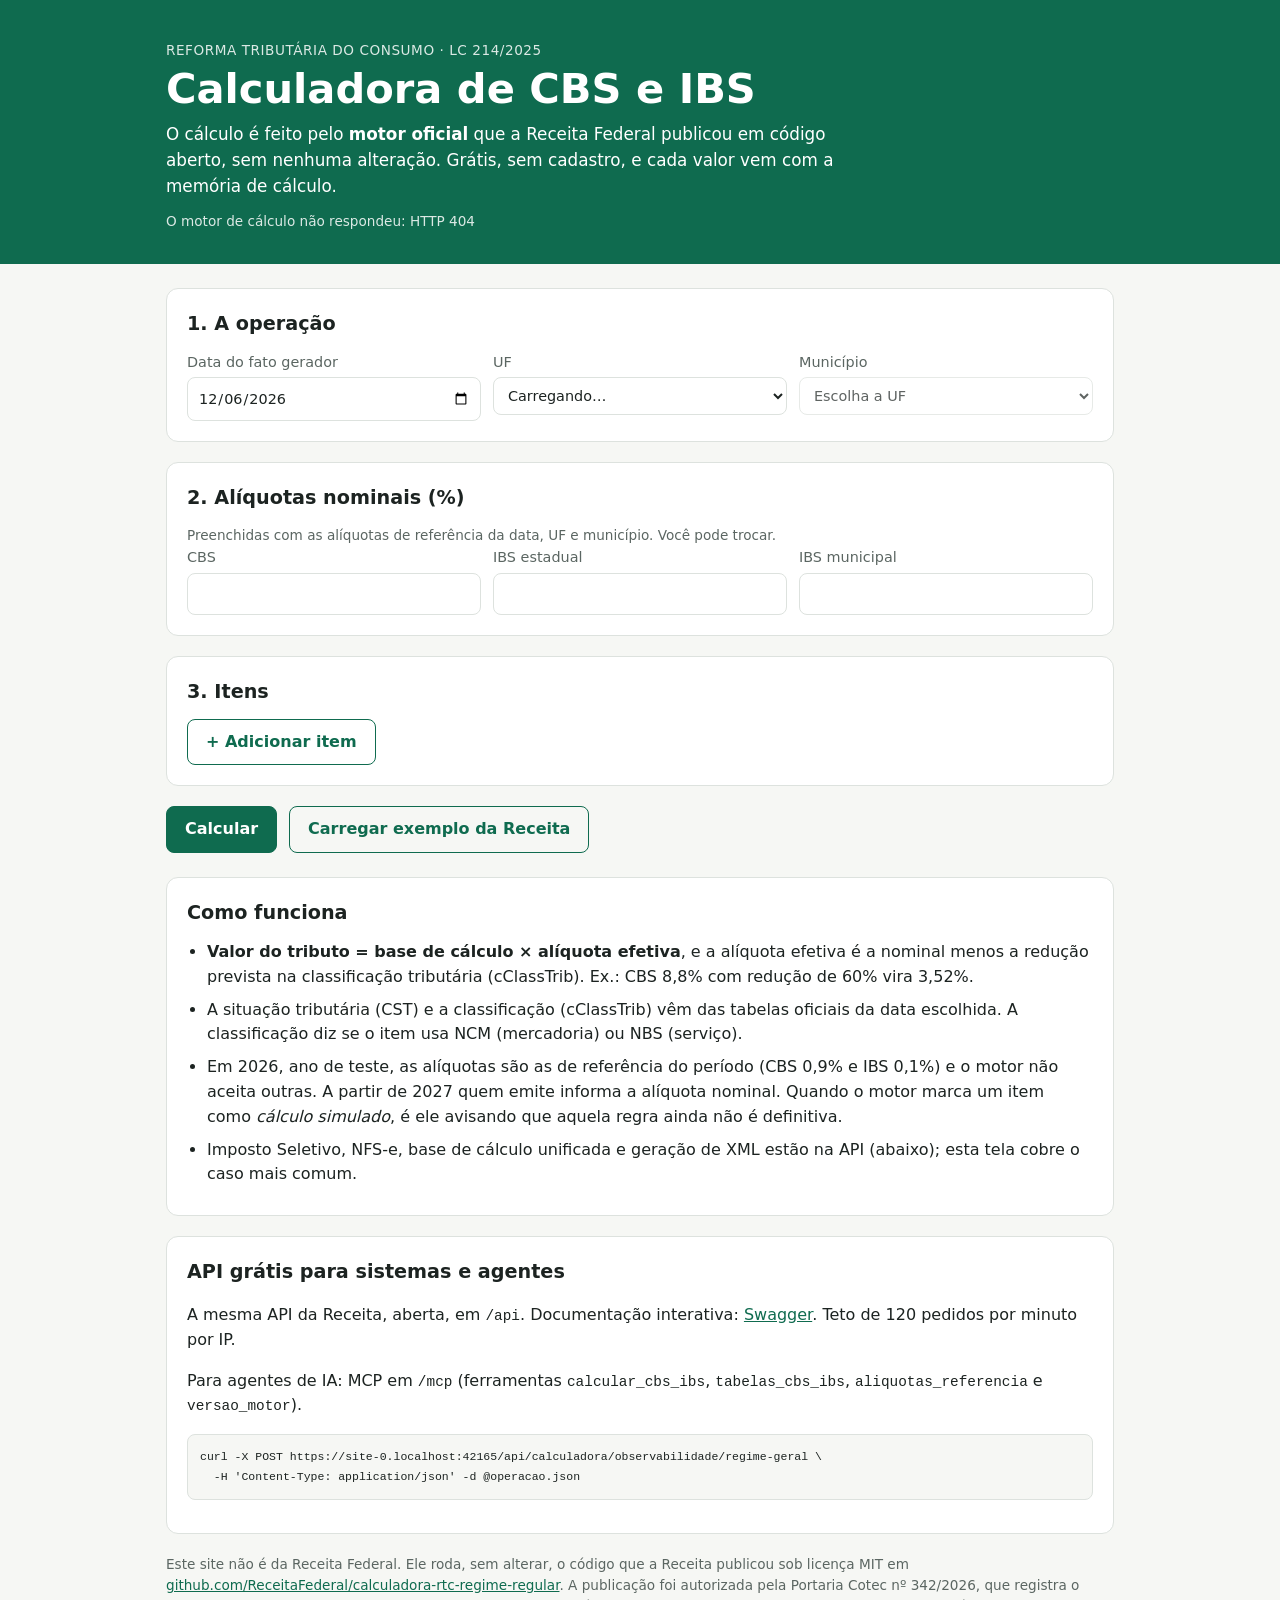
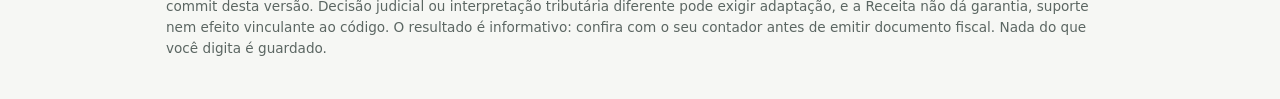
==== web/index.html @ 13e7d344 "feat: primeiro commit Co-Authored-By: James.V1 <noreply@factory.mybagcenter.com> Co-Authored-By: Jam" ====
<!doctype html>
<html lang="pt-BR">
<head>
<meta charset="utf-8">
<meta name="viewport" content="width=device-width, initial-scale=1">
<title>Calculadora CBS e IBS</title>
<meta name="description" content="Calcule CBS, IBS estadual e IBS municipal da Reforma Tributária (LC 214/2025) com o motor oficial que a Receita Federal publicou em código aberto. Grátis, sem cadastro, com memória de cálculo e API.">
<meta name="robots" content="index, follow">
<link rel="stylesheet" href="estilo.css">
<link rel="icon" href="icone.svg" type="image/svg+xml">
</head>
<body>
<header class="topo">
  <div class="caixa">
    <p class="selo">Reforma Tributária do Consumo · LC 214/2025</p>
    <h1>Calculadora de CBS e IBS</h1>
    <p class="sub">O cálculo é feito pelo <strong>motor oficial</strong> que a Receita Federal publicou em código aberto, sem nenhuma alteração. Grátis, sem cadastro, e cada valor vem com a memória de cálculo.</p>
    <p class="versao" id="versao">Carregando a versão do motor…</p>
  </div>
</header>

<main class="caixa">
  <form id="form" novalidate>
    <section class="cartao">
      <h2>1. A operação</h2>
      <div class="grade3">
        <label>Data do fato gerador
          <input type="date" id="data" required>
        </label>
        <label>UF
          <select id="uf" required><option value="">Carregando…</option></select>
        </label>
        <label>Município
          <select id="municipio" required disabled><option value="">Escolha a UF</option></select>
        </label>
      </div>
    </section>

    <section class="cartao">
      <h2>2. Alíquotas nominais (%)</h2>
      <p class="dica" id="dica-aliq">Preenchidas com as alíquotas de referência da data, UF e município. Você pode trocar.</p>
      <div class="grade3">
        <label>CBS
          <input type="number" id="a-cbs" step="0.0001" min="0" max="100" inputmode="decimal" required>
        </label>
        <label>IBS estadual
          <input type="number" id="a-uf" step="0.0001" min="0" max="100" inputmode="decimal" required>
        </label>
        <label>IBS municipal
          <input type="number" id="a-mun" step="0.0001" min="0" max="100" inputmode="decimal" required>
        </label>
      </div>
    </section>

    <section class="cartao">
      <h2>3. Itens</h2>
      <div id="itens"></div>
      <button type="button" class="secundario" id="mais">+ Adicionar item</button>
    </section>

    <div class="acoes">
      <button type="submit" id="calcular">Calcular</button>
      <button type="button" class="secundario" id="exemplo">Carregar exemplo da Receita</button>
    </div>
  </form>

  <section id="resultado" class="cartao" hidden aria-live="polite"></section>

  <section class="cartao">
    <h2>Como funciona</h2>
    <ul class="lista">
      <li><strong>Valor do tributo = base de cálculo × alíquota efetiva</strong>, e a alíquota efetiva é a nominal menos a redução prevista na classificação tributária (cClassTrib). Ex.: CBS 8,8% com redução de 60% vira 3,52%.</li>
      <li>A situação tributária (CST) e a classificação (cClassTrib) vêm das tabelas oficiais da data escolhida. A classificação diz se o item usa NCM (mercadoria) ou NBS (serviço).</li>
      <li>Em 2026, ano de teste, as alíquotas são as de referência do período (CBS 0,9% e IBS 0,1%) e o motor não aceita outras. A partir de 2027 quem emite informa a alíquota nominal. Quando o motor marca um item como <em>cálculo simulado</em>, é ele avisando que aquela regra ainda não é definitiva.</li>
      <li>Imposto Seletivo, NFS-e, base de cálculo unificada e geração de XML estão na API (abaixo); esta tela cobre o caso mais comum.</li>
    </ul>
  </section>

  <section class="cartao">
    <h2>API grátis para sistemas e agentes</h2>
    <p>A mesma API da Receita, aberta, em <code>/api</code>. Documentação interativa: <a href="/api/swagger-ui.html">Swagger</a>. Teto de 120 pedidos por minuto por IP.</p>
    <p>Para agentes de IA: MCP em <code>/mcp</code> (ferramentas <code>calcular_cbs_ibs</code>, <code>tabelas_cbs_ibs</code>, <code>aliquotas_referencia</code> e <code>versao_motor</code>).</p>
<pre><code>curl -X POST https://<span id="host">este-site</span>/api/calculadora/observabilidade/regime-geral \
  -H 'Content-Type: application/json' -d @operacao.json</code></pre>
  </section>

  <p class="aviso">Este site não é da Receita Federal. Ele roda, sem alterar, o código que a Receita publicou sob licença MIT em
  <a href="https://github.com/ReceitaFederal/calculadora-rtc-regime-regular" rel="noopener">github.com/ReceitaFederal/calculadora-rtc-regime-regular</a>.
  A publicação foi autorizada pela Portaria Cotec nº 342/2026, que registra o commit desta versão. Decisão judicial ou interpretação tributária diferente pode exigir adaptação, e a Receita não dá garantia, suporte nem efeito vinculante ao código. O resultado é informativo: confira com o seu contador antes de emitir documento fiscal. Nada do que você digita é guardado.</p>
</main>

<template id="tpl-item">
  <fieldset class="item">
    <legend>Item <span class="n"></span></legend>
    <div class="grade4">
      <label>CST
        <select class="cst" required></select>
      </label>
      <label class="largo">Classificação tributária (cClassTrib)
        <select class="cclass" required></select>
      </label>
      <label>Código
        <span class="linha">
          <select class="tipo" aria-label="Tipo de código"><option value="ncm">NCM</option><option value="nbs">NBS</option></select>
          <input class="codigo" inputmode="numeric" pattern="[0-9.]*" placeholder="10063021" required>
        </span>
      </label>
      <label>Base de cálculo (R$)
        <input class="base" type="number" step="0.01" min="0" inputmode="decimal" required>
      </label>
      <label>Quantidade
        <input class="qtd" type="number" step="any" min="0" value="1">
      </label>
      <label>Unidade
        <input class="un" value="UN" maxlength="6">
      </label>
    </div>
    <p class="info-class"></p>
    <button type="button" class="remover secundario">Remover item</button>
  </fieldset>
</template>

<script src="app.js"></script>
</body>
</html>
---- web/estilo.css ----
:root {
  --fundo: #f6f7f4; --cartao: #ffffff; --texto: #1c2321; --suave: #5b6662; --borda: #dde2de;
  --marca: #0f6b4f; --marca-texto: #ffffff; --marca-claro: #e3f1eb; --erro: #a4262c; --erro-fundo: #fbeceb;
  --aviso: #8a5a00; --aviso-fundo: #fdf3dc; --raio: 12px;
  color-scheme: light;
}
@media (prefers-color-scheme: dark) {
  :root:not([data-theme="light"]) {
    --fundo: #121614; --cartao: #1b211e; --texto: #e7ece9; --suave: #a3aea9; --borda: #2e3733;
    --marca: #4cc08f; --marca-texto: #0b1410; --marca-claro: #1d3329; --erro: #ff8a85; --erro-fundo: #3a1f1f;
    --aviso: #f2c063; --aviso-fundo: #3a2f17; color-scheme: dark;
  }
}
:root[data-theme="dark"] {
  --fundo: #121614; --cartao: #1b211e; --texto: #e7ece9; --suave: #a3aea9; --borda: #2e3733;
  --marca: #4cc08f; --marca-texto: #0b1410; --marca-claro: #1d3329; --erro: #ff8a85; --erro-fundo: #3a1f1f;
  --aviso: #f2c063; --aviso-fundo: #3a2f17; color-scheme: dark;
}
* { box-sizing: border-box; }
body { margin: 0; background: var(--fundo); color: var(--texto);
  font: 16px/1.55 system-ui, -apple-system, "Segoe UI", Roboto, sans-serif; }
.caixa { max-width: 980px; margin: 0 auto; padding: 0 16px; }
.topo { background: var(--marca); color: var(--marca-texto); padding: 40px 0 32px; margin-bottom: 24px; }
.topo h1 { margin: 4px 0 8px; font-size: clamp(1.8rem, 4.5vw, 2.6rem); line-height: 1.15; }
.selo { margin: 0; font-size: .85rem; letter-spacing: .04em; text-transform: uppercase; opacity: .85; }
.sub { max-width: 680px; margin: 0; font-size: 1.05rem; }
.versao { margin: 12px 0 0; font-size: .85rem; opacity: .85; }
.cartao { background: var(--cartao); border: 1px solid var(--borda); border-radius: var(--raio); padding: 20px; margin-bottom: 20px; }
h2 { margin: 0 0 12px; font-size: 1.2rem; }
h3 { margin: 0 0 10px; font-size: 1.05rem; display: flex; flex-wrap: wrap; gap: 8px; align-items: center; }
label { display: flex; flex-direction: column; gap: 4px; font-size: .9rem; color: var(--suave); min-width: 0; }
input, select { font: inherit; color: var(--texto); background: var(--cartao); border: 1px solid var(--borda);
  border-radius: 8px; padding: 9px 10px; width: 100%; min-width: 0; }
input:focus, select:focus, button:focus-visible { outline: 2px solid var(--marca); outline-offset: 1px; }
.grade3 { display: grid; grid-template-columns: repeat(3, 1fr); gap: 12px; }
.grade4 { display: grid; grid-template-columns: 1fr 2fr 1.3fr; gap: 12px; }
.largo { grid-column: span 2; }
.linha { display: flex; gap: 6px; }
.linha select { width: 84px; flex: none; }
.item { border: 1px dashed var(--borda); border-radius: 10px; padding: 14px; margin: 0 0 14px; }
.item legend { padding: 0 6px; font-weight: 600; }
.info-class, .dica { color: var(--suave); font-size: .85rem; margin: 10px 0 0; }
button { font: inherit; cursor: pointer; border-radius: 8px; padding: 10px 18px; border: 1px solid var(--marca);
  background: var(--marca); color: var(--marca-texto); font-weight: 600; }
button.secundario { background: transparent; color: var(--marca); }
button:disabled { opacity: .6; cursor: progress; }
.remover { margin-top: 10px; padding: 6px 12px; font-size: .85rem; }
.acoes { display: flex; flex-wrap: wrap; gap: 12px; margin-bottom: 24px; }
.totais { display: grid; grid-template-columns: repeat(4, 1fr); gap: 12px; margin-bottom: 18px; }
.totais div { background: var(--marca-claro); border-radius: 10px; padding: 12px; display: flex; flex-direction: column; }
.totais span { font-size: .8rem; color: var(--suave); }
.totais strong { font-size: 1.25rem; font-variant-numeric: tabular-nums; }
.totais .destaque { background: var(--marca); color: var(--marca-texto); }
.totais .destaque span { color: inherit; opacity: .85; }
.res-item { border-top: 1px solid var(--borda); padding-top: 14px; margin-top: 14px; }
table { width: 100%; border-collapse: collapse; font-variant-numeric: tabular-nums; }
th, td { text-align: left; padding: 7px 8px; border-bottom: 1px solid var(--borda); font-size: .92rem; }
.num { text-align: right; }
.estado { font-size: .75rem; font-weight: 600; padding: 2px 8px; border-radius: 99px; background: var(--marca-claro); color: var(--marca); }
.e-CALCULO_SIMULADO { background: var(--aviso-fundo); color: var(--aviso); }
.e-INCONSISTENCIA_ENTRADA, .e-FALHA_TECNICA, .e-NAO_IMPLEMENTADO { background: var(--erro-fundo); color: var(--erro); }
.erro { background: var(--erro-fundo); color: var(--erro); padding: 10px 12px; border-radius: 8px; font-size: .9rem; }
details { margin-top: 10px; font-size: .9rem; }
summary { cursor: pointer; color: var(--marca); }
pre { background: var(--fundo); border: 1px solid var(--borda); border-radius: 8px; padding: 12px; overflow-x: auto; font-size: .8rem; }
code { font-size: .9em; }
a { color: var(--marca); }
.lista { padding-left: 20px; margin: 0; }
.lista li { margin-bottom: 8px; }
.aviso { color: var(--suave); font-size: .85rem; margin: 0 0 40px; }
@media (max-width: 720px) {
  .grade3, .grade4, .totais { grid-template-columns: 1fr; }
  .largo { grid-column: auto; }
  .topo { padding: 28px 0 24px; }
}
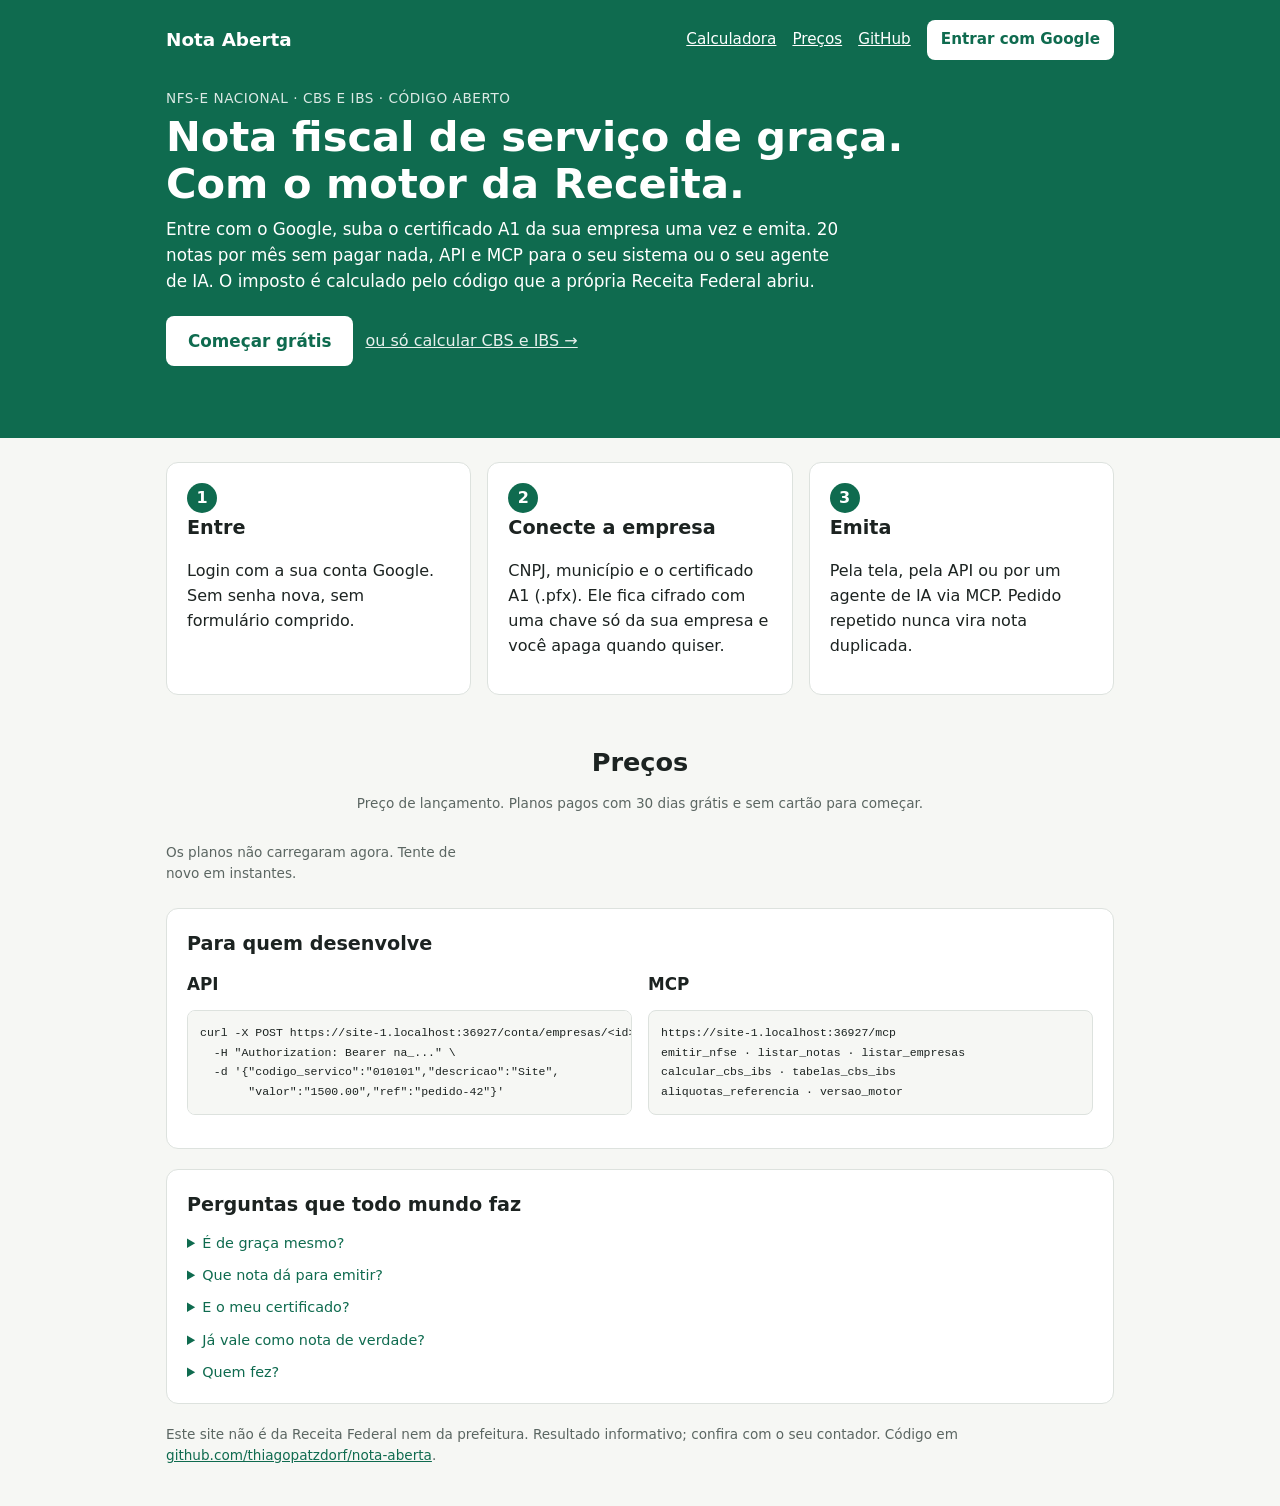
==== commit 19687cbc: "feat: primeiro commit Espelho-de: pasta-local Co-Authored-By: James.V1 <noreply@factory.mybagcenter." ====
--- a/web/index.html
+++ b/web/index.html
@@ -3,123 +3,67 @@
 <head>
 <meta charset="utf-8">
 <meta name="viewport" content="width=device-width, initial-scale=1">
-<title>Calculadora CBS e IBS</title>
-<meta name="description" content="Calcule CBS, IBS estadual e IBS municipal da Reforma Tributária (LC 214/2025) com o motor oficial que a Receita Federal publicou em código aberto. Grátis, sem cadastro, com memória de cálculo e API.">
+<title>Nota Aberta</title>
+<meta name="description" content="Emita nota fiscal de serviço (NFS-e nacional) de graça, com o seu certificado A1. Calculadora oficial de CBS e IBS da Receita Federal, API e MCP para agentes de IA. Código aberto, MIT.">
 <meta name="robots" content="index, follow">
+<meta property="og:title" content="Nota Aberta: NFS-e grátis e a calculadora oficial da Reforma Tributária">
+<meta property="og:description" content="20 notas por mês de graça, API e MCP. O motor de cálculo é o da Receita Federal, sem alteração.">
 <link rel="stylesheet" href="estilo.css">
 <link rel="icon" href="icone.svg" type="image/svg+xml">
 </head>
 <body>
-<header class="topo">
+<header class="topo heroi">
   <div class="caixa">
-    <p class="selo">Reforma Tributária do Consumo · LC 214/2025</p>
-    <h1>Calculadora de CBS e IBS</h1>
-    <p class="sub">O cálculo é feito pelo <strong>motor oficial</strong> que a Receita Federal publicou em código aberto, sem nenhuma alteração. Grátis, sem cadastro, e cada valor vem com a memória de cálculo.</p>
-    <p class="versao" id="versao">Carregando a versão do motor…</p>
+    <nav class="nav"><strong class="marca">Nota Aberta</strong>
+      <span class="nav-links"><a href="/calculadora.html">Calculadora</a><a href="#precos">Preços</a><a href="https://github.com/thiagopatzdorf/nota-aberta" rel="noopener">GitHub</a><a class="botao-claro" href="/entrar/google" id="entrar">Entrar com Google</a></span>
+    </nav>
+    <p class="selo">NFS-e nacional · CBS e IBS · código aberto</p>
+    <h1>Nota fiscal de serviço de graça. Com o motor da Receita.</h1>
+    <p class="sub">Entre com o Google, suba o certificado A1 da sua empresa uma vez e emita. 20 notas por mês sem pagar nada, API e MCP para o seu sistema ou o seu agente de IA. O imposto é calculado pelo código que a própria Receita Federal abriu.</p>
+    <p class="acoes"><a class="botao-claro grande" href="/entrar/google">Começar grátis</a><a class="link-claro" href="/calculadora.html">ou só calcular CBS e IBS →</a></p>
   </div>
 </header>
 
 <main class="caixa">
-  <form id="form" novalidate>
-    <section class="cartao">
-      <h2>1. A operação</h2>
-      <div class="grade3">
-        <label>Data do fato gerador
-          <input type="date" id="data" required>
-        </label>
-        <label>UF
-          <select id="uf" required><option value="">Carregando…</option></select>
-        </label>
-        <label>Município
-          <select id="municipio" required disabled><option value="">Escolha a UF</option></select>
-        </label>
-      </div>
-    </section>
+  <section class="tres">
+    <article class="cartao"><span class="passo">1</span><h2>Entre</h2><p>Login com a sua conta Google. Sem senha nova, sem formulário comprido.</p></article>
+    <article class="cartao"><span class="passo">2</span><h2>Conecte a empresa</h2><p>CNPJ, município e o certificado A1 (.pfx). Ele fica cifrado com uma chave só da sua empresa e você apaga quando quiser.</p></article>
+    <article class="cartao"><span class="passo">3</span><h2>Emita</h2><p>Pela tela, pela API ou por um agente de IA via MCP. Pedido repetido nunca vira nota duplicada.</p></article>
+  </section>
 
-    <section class="cartao">
-      <h2>2. Alíquotas nominais (%)</h2>
-      <p class="dica" id="dica-aliq">Preenchidas com as alíquotas de referência da data, UF e município. Você pode trocar.</p>
-      <div class="grade3">
-        <label>CBS
-          <input type="number" id="a-cbs" step="0.0001" min="0" max="100" inputmode="decimal" required>
-        </label>
-        <label>IBS estadual
-          <input type="number" id="a-uf" step="0.0001" min="0" max="100" inputmode="decimal" required>
-        </label>
-        <label>IBS municipal
-          <input type="number" id="a-mun" step="0.0001" min="0" max="100" inputmode="decimal" required>
-        </label>
-      </div>
-    </section>
-
-    <section class="cartao">
-      <h2>3. Itens</h2>
-      <div id="itens"></div>
-      <button type="button" class="secundario" id="mais">+ Adicionar item</button>
-    </section>
-
-    <div class="acoes">
-      <button type="submit" id="calcular">Calcular</button>
-      <button type="button" class="secundario" id="exemplo">Carregar exemplo da Receita</button>
-    </div>
-  </form>
-
-  <section id="resultado" class="cartao" hidden aria-live="polite"></section>
-
-  <section class="cartao">
-    <h2>Como funciona</h2>
-    <ul class="lista">
-      <li><strong>Valor do tributo = base de cálculo × alíquota efetiva</strong>, e a alíquota efetiva é a nominal menos a redução prevista na classificação tributária (cClassTrib). Ex.: CBS 8,8% com redução de 60% vira 3,52%.</li>
-      <li>A situação tributária (CST) e a classificação (cClassTrib) vêm das tabelas oficiais da data escolhida. A classificação diz se o item usa NCM (mercadoria) ou NBS (serviço).</li>
-      <li>Em 2026, ano de teste, as alíquotas são as de referência do período (CBS 0,9% e IBS 0,1%) e o motor não aceita outras. A partir de 2027 quem emite informa a alíquota nominal. Quando o motor marca um item como <em>cálculo simulado</em>, é ele avisando que aquela regra ainda não é definitiva.</li>
-      <li>Imposto Seletivo, NFS-e, base de cálculo unificada e geração de XML estão na API (abaixo); esta tela cobre o caso mais comum.</li>
-    </ul>
+  <section id="precos">
+    <h2 class="titulo-secao">Preços</h2>
+    <p class="dica centro">Preço de lançamento. Planos pagos com 30 dias grátis e sem cartão para começar.</p>
+    <div class="planos" id="planos"><p class="dica">Carregando os planos…</p></div>
   </section>
 
   <section class="cartao">
-    <h2>API grátis para sistemas e agentes</h2>
-    <p>A mesma API da Receita, aberta, em <code>/api</code>. Documentação interativa: <a href="/api/swagger-ui.html">Swagger</a>. Teto de 120 pedidos por minuto por IP.</p>
-    <p>Para agentes de IA: MCP em <code>/mcp</code> (ferramentas <code>calcular_cbs_ibs</code>, <code>tabelas_cbs_ibs</code>, <code>aliquotas_referencia</code> e <code>versao_motor</code>).</p>
-<pre><code>curl -X POST https://<span id="host">este-site</span>/api/calculadora/observabilidade/regime-geral \
-  -H 'Content-Type: application/json' -d @operacao.json</code></pre>
+    <h2>Para quem desenvolve</h2>
+    <div class="duas">
+      <div><h3>API</h3>
+<pre><code>curl -X POST https://<span class="host">este-site</span>/conta/empresas/&lt;id&gt;/notas \
+  -H "Authorization: Bearer na_..." \
+  -d '{"codigo_servico":"010101","descricao":"Site",
+       "valor":"1500.00","ref":"pedido-42"}'</code></pre></div>
+      <div><h3>MCP</h3>
+<pre><code>https://<span class="host">este-site</span>/mcp
+emitir_nfse · listar_notas · listar_empresas
+calcular_cbs_ibs · tabelas_cbs_ibs
+aliquotas_referencia · versao_motor</code></pre></div>
+    </div>
   </section>
 
-  <p class="aviso">Este site não é da Receita Federal. Ele roda, sem alterar, o código que a Receita publicou sob licença MIT em
-  <a href="https://github.com/ReceitaFederal/calculadora-rtc-regime-regular" rel="noopener">github.com/ReceitaFederal/calculadora-rtc-regime-regular</a>.
-  A publicação foi autorizada pela Portaria Cotec nº 342/2026, que registra o commit desta versão. Decisão judicial ou interpretação tributária diferente pode exigir adaptação, e a Receita não dá garantia, suporte nem efeito vinculante ao código. O resultado é informativo: confira com o seu contador antes de emitir documento fiscal. Nada do que você digita é guardado.</p>
+  <section class="cartao">
+    <h2>Perguntas que todo mundo faz</h2>
+    <details><summary>É de graça mesmo?</summary><p>Sim: 20 notas de serviço por mês e a calculadora sem limite, para sempre. Quem precisa de mais escolhe um plano pago.</p></details>
+    <details><summary>Que nota dá para emitir?</summary><p>A NFS-e do padrão nacional (nota de serviço), para MEI, Simples Nacional e regime normal, no município onde a empresa está, desde que ele esteja no convênio nacional.</p></details>
+    <details><summary>E o meu certificado?</summary><p>Fica cifrado com AES-256 e uma chave só da sua empresa, que por sua vez é cifrada por uma chave mestra fora do banco. Só o momento do envio abre, em memória. Ele nunca vai para log, e-mail ou arquivo, e some quando você clica em apagar.</p></details>
+    <details><summary>Já vale como nota de verdade?</summary><p>O painel mostra em que ambiente o servidor está. No ambiente de teste do governo (produção restrita) a nota não tem valor fiscal; serve para conferir tudo antes de ligar a produção.</p></details>
+    <details><summary>Quem fez?</summary><p>A <a href="https://genesisinnovation.io">Genesis Innovation</a>. O código é aberto (MIT) e o cálculo de CBS e IBS é o da Receita Federal, publicado pela Portaria Cotec 342/2026, sem alteração.</p></details>
+  </section>
+
+  <p class="aviso">Este site não é da Receita Federal nem da prefeitura. Resultado informativo; confira com o seu contador. Código em <a href="https://github.com/thiagopatzdorf/nota-aberta" rel="noopener">github.com/thiagopatzdorf/nota-aberta</a>.</p>
 </main>
-
-<template id="tpl-item">
-  <fieldset class="item">
-    <legend>Item <span class="n"></span></legend>
-    <div class="grade4">
-      <label>CST
-        <select class="cst" required></select>
-      </label>
-      <label class="largo">Classificação tributária (cClassTrib)
-        <select class="cclass" required></select>
-      </label>
-      <label>Código
-        <span class="linha">
-          <select class="tipo" aria-label="Tipo de código"><option value="ncm">NCM</option><option value="nbs">NBS</option></select>
-          <input class="codigo" inputmode="numeric" pattern="[0-9.]*" placeholder="10063021" required>
-        </span>
-      </label>
-      <label>Base de cálculo (R$)
-        <input class="base" type="number" step="0.01" min="0" inputmode="decimal" required>
-      </label>
-      <label>Quantidade
-        <input class="qtd" type="number" step="any" min="0" value="1">
-      </label>
-      <label>Unidade
-        <input class="un" value="UN" maxlength="6">
-      </label>
-    </div>
-    <p class="info-class"></p>
-    <button type="button" class="remover secundario">Remover item</button>
-  </fieldset>
-</template>
-
-<script src="app.js"></script>
+<script src="landing.js"></script>
 </body>
 </html>
--- a/web/estilo.css
+++ b/web/estilo.css
@@ -73,3 +73,46 @@
   .largo { grid-column: auto; }
   .topo { padding: 28px 0 24px; }
 }
+
+/* ---- página oficial e painel ---- */
+.heroi { padding: 20px 0 48px; }
+.nav { display: flex; justify-content: space-between; align-items: center; gap: 12px; flex-wrap: wrap; padding: 8px 0 28px; }
+.heroi .nav { padding-top: 0; }
+.marca { font-weight: 800; font-size: 1.15rem; color: inherit; text-decoration: none; }
+.nav-links { display: flex; gap: 16px; align-items: center; flex-wrap: wrap; font-size: .95rem; }
+.heroi a { color: var(--marca-texto); }
+.heroi h1 { max-width: 760px; }
+.botao, a.botao { display: inline-block; text-decoration: none; border-radius: 8px; padding: 10px 18px; font-weight: 600;
+  background: var(--marca); color: var(--marca-texto); border: 1px solid var(--marca); }
+a.botao.secundario { background: transparent; color: var(--marca); }
+.botao-claro { display: inline-block; background: var(--marca-texto); color: var(--marca) !important; border-radius: 8px;
+  padding: 8px 14px; font-weight: 700; text-decoration: none; }
+.botao-claro.grande { padding: 12px 22px; font-size: 1.05rem; }
+.link-claro { color: var(--marca-texto); opacity: .9; }
+.heroi .acoes { align-items: center; margin-top: 22px; }
+.tres { display: grid; grid-template-columns: repeat(3, 1fr); gap: 16px; margin-bottom: 8px; }
+.duas { display: grid; grid-template-columns: minmax(0, 1fr) minmax(0, 1fr); gap: 16px; }
+.duas > div, .tres > *, .planos > * { min-width: 0; }
+.passo { display: inline-grid; place-items: center; width: 30px; height: 30px; border-radius: 50%; background: var(--marca); color: var(--marca-texto); font-weight: 700; }
+.titulo-secao { text-align: center; font-size: 1.6rem; margin: 28px 0 4px; }
+.centro { text-align: center; margin-bottom: 18px; }
+.planos { display: grid; grid-template-columns: repeat(3, 1fr); gap: 16px; margin-bottom: 24px; }
+.plano { background: var(--cartao); border: 1px solid var(--borda); border-radius: var(--raio); padding: 22px; display: flex; flex-direction: column; gap: 10px; }
+.plano ul { padding-left: 18px; margin: 0; flex: 1; }
+.plano li { margin-bottom: 6px; }
+.destaque-plano { border: 2px solid var(--marca); }
+.preco { font-size: 2rem; font-weight: 800; margin: 0; }
+.preco span { font-size: 1rem; font-weight: 500; color: var(--suave); }
+.barra { border-bottom: 1px solid var(--borda); background: var(--cartao); margin-bottom: 20px; }
+.barra .nav { padding: 14px 0; }
+.faixa { background: var(--marca-claro); border-radius: 10px; padding: 12px 14px; font-weight: 600; }
+.faixa-teste { background: var(--aviso-fundo); color: var(--aviso); }
+.empresa { border-top: 1px solid var(--borda); padding: 14px 0; }
+.empresa h3 { margin-bottom: 4px; }
+.largo3 { grid-column: 1 / -1; }
+.mini { padding: 3px 10px; font-size: .8rem; }
+.erro-curto { color: var(--erro); font-size: .85rem; }
+.acoes label { min-width: 180px; }
+@media (max-width: 720px) {
+  .tres, .duas, .planos { grid-template-columns: 1fr; }
+}
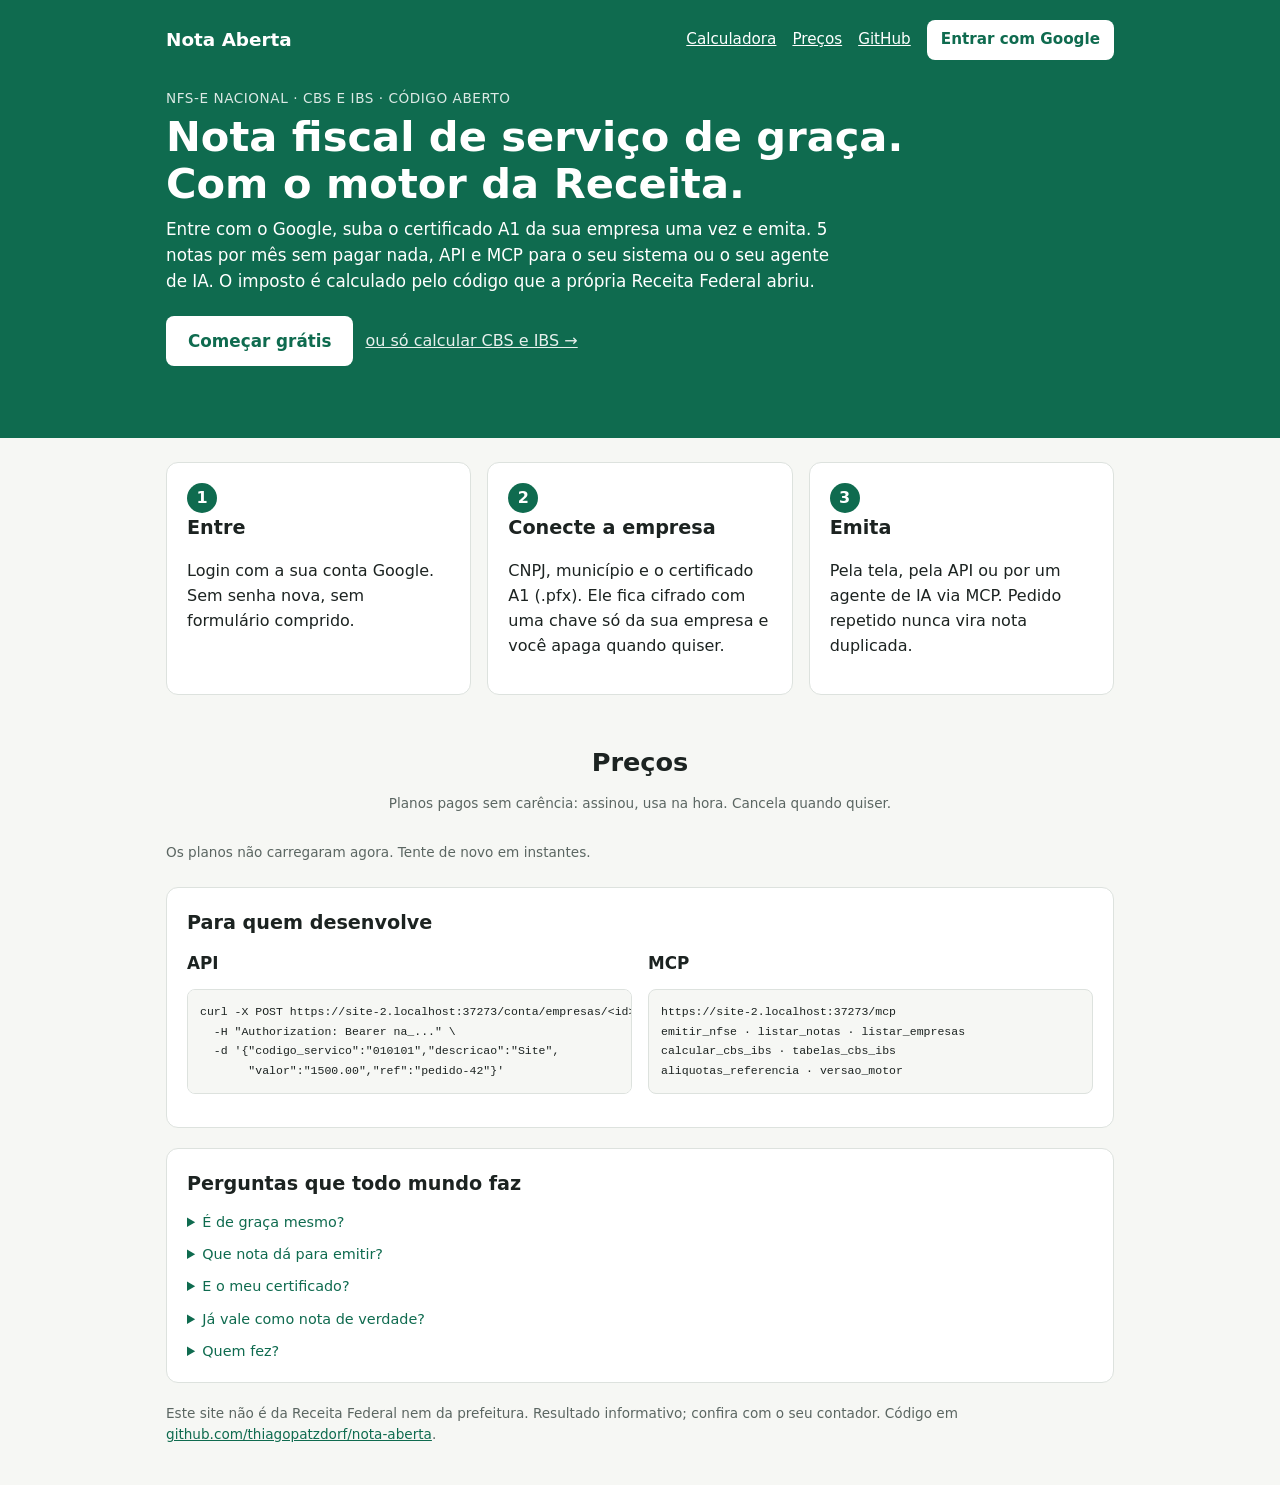
==== commit 632cd02c: "feat: primeiro commit Espelho-de: pasta-local Co-Authored-By: James.V1 <noreply@factory.mybagcenter." ====
--- a/web/index.html
+++ b/web/index.html
@@ -7,7 +7,7 @@
 <meta name="description" content="Emita nota fiscal de serviço (NFS-e nacional) de graça, com o seu certificado A1. Calculadora oficial de CBS e IBS da Receita Federal, API e MCP para agentes de IA. Código aberto, MIT.">
 <meta name="robots" content="index, follow">
 <meta property="og:title" content="Nota Aberta: NFS-e grátis e a calculadora oficial da Reforma Tributária">
-<meta property="og:description" content="20 notas por mês de graça, API e MCP. O motor de cálculo é o da Receita Federal, sem alteração.">
+<meta property="og:description" content="5 notas por mês de graça, API e MCP. O motor de cálculo é o da Receita Federal, sem alteração.">
 <link rel="stylesheet" href="estilo.css">
 <link rel="icon" href="icone.svg" type="image/svg+xml">
 </head>
@@ -19,7 +19,7 @@
     </nav>
     <p class="selo">NFS-e nacional · CBS e IBS · código aberto</p>
     <h1>Nota fiscal de serviço de graça. Com o motor da Receita.</h1>
-    <p class="sub">Entre com o Google, suba o certificado A1 da sua empresa uma vez e emita. 20 notas por mês sem pagar nada, API e MCP para o seu sistema ou o seu agente de IA. O imposto é calculado pelo código que a própria Receita Federal abriu.</p>
+    <p class="sub">Entre com o Google, suba o certificado A1 da sua empresa uma vez e emita. 5 notas por mês sem pagar nada, API e MCP para o seu sistema ou o seu agente de IA. O imposto é calculado pelo código que a própria Receita Federal abriu.</p>
     <p class="acoes"><a class="botao-claro grande" href="/entrar/google">Começar grátis</a><a class="link-claro" href="/calculadora.html">ou só calcular CBS e IBS →</a></p>
   </div>
 </header>
@@ -33,7 +33,7 @@
 
   <section id="precos">
     <h2 class="titulo-secao">Preços</h2>
-    <p class="dica centro">Preço de lançamento. Planos pagos com 30 dias grátis e sem cartão para começar.</p>
+    <p class="dica centro">Planos pagos sem carência: assinou, usa na hora. Cancela quando quiser.</p>
     <div class="planos" id="planos"><p class="dica">Carregando os planos…</p></div>
   </section>
 
@@ -55,7 +55,7 @@
 
   <section class="cartao">
     <h2>Perguntas que todo mundo faz</h2>
-    <details><summary>É de graça mesmo?</summary><p>Sim: 20 notas de serviço por mês e a calculadora sem limite, para sempre. Quem precisa de mais escolhe um plano pago.</p></details>
+    <details><summary>É de graça mesmo?</summary><p>Sim: 5 notas de serviço por mês e a calculadora sem limite, para sempre. Quem precisa de mais escolhe um plano pago.</p></details>
     <details><summary>Que nota dá para emitir?</summary><p>A NFS-e do padrão nacional (nota de serviço), para MEI, Simples Nacional e regime normal, no município onde a empresa está, desde que ele esteja no convênio nacional.</p></details>
     <details><summary>E o meu certificado?</summary><p>Fica cifrado com AES-256 e uma chave só da sua empresa, que por sua vez é cifrada por uma chave mestra fora do banco. Só o momento do envio abre, em memória. Ele nunca vai para log, e-mail ou arquivo, e some quando você clica em apagar.</p></details>
     <details><summary>Já vale como nota de verdade?</summary><p>O painel mostra em que ambiente o servidor está. No ambiente de teste do governo (produção restrita) a nota não tem valor fiscal; serve para conferir tudo antes de ligar a produção.</p></details>
--- a/web/estilo.css
+++ b/web/estilo.css
@@ -96,17 +96,24 @@
 .passo { display: inline-grid; place-items: center; width: 30px; height: 30px; border-radius: 50%; background: var(--marca); color: var(--marca-texto); font-weight: 700; }
 .titulo-secao { text-align: center; font-size: 1.6rem; margin: 28px 0 4px; }
 .centro { text-align: center; margin-bottom: 18px; }
-.planos { display: grid; grid-template-columns: repeat(3, 1fr); gap: 16px; margin-bottom: 24px; }
+.planos { display: grid; grid-template-columns: repeat(auto-fit, minmax(240px, 1fr)); gap: 16px; margin-bottom: 24px; }
 .plano { background: var(--cartao); border: 1px solid var(--borda); border-radius: var(--raio); padding: 22px; display: flex; flex-direction: column; gap: 10px; }
 .plano ul { padding-left: 18px; margin: 0; flex: 1; }
 .plano li { margin-bottom: 6px; }
 .destaque-plano { border: 2px solid var(--marca); }
-.preco { font-size: 2rem; font-weight: 800; margin: 0; }
+.preco { font-size: 1.9rem; font-weight: 800; margin: 0; white-space: nowrap; }
+.preco-texto { font-size: 1.5rem; white-space: normal; }
 .preco span { font-size: 1rem; font-weight: 500; color: var(--suave); }
 .barra { border-bottom: 1px solid var(--borda); background: var(--cartao); margin-bottom: 20px; }
 .barra .nav { padding: 14px 0; }
 .faixa { background: var(--marca-claro); border-radius: 10px; padding: 12px 14px; font-weight: 600; }
 .faixa-teste { background: var(--aviso-fundo); color: var(--aviso); }
+.ambiente-escolha { border: 1px solid var(--borda); border-radius: var(--raio); padding: 10px 14px; display: grid; gap: 6px; margin: 0; }
+.ambiente-escolha .opcao { display: flex; flex-direction: row; gap: 10px; align-items: center; font-weight: 400; cursor: pointer; }
+.ambiente-escolha .opcao input { width: auto; flex: none; margin: 0; padding: 0; min-height: 0; accent-color: var(--marca); }
+.ambiente-escolha .opcao span { display: inline; }
+.botao-fiscal { background: var(--erro); border-color: var(--erro); }
+.etiqueta { display: inline-block; font-size: .75rem; padding: 1px 6px; border-radius: 4px; background: var(--aviso-fundo); color: var(--aviso); }
 .empresa { border-top: 1px solid var(--borda); padding: 14px 0; }
 .empresa h3 { margin-bottom: 4px; }
 .largo3 { grid-column: 1 / -1; }
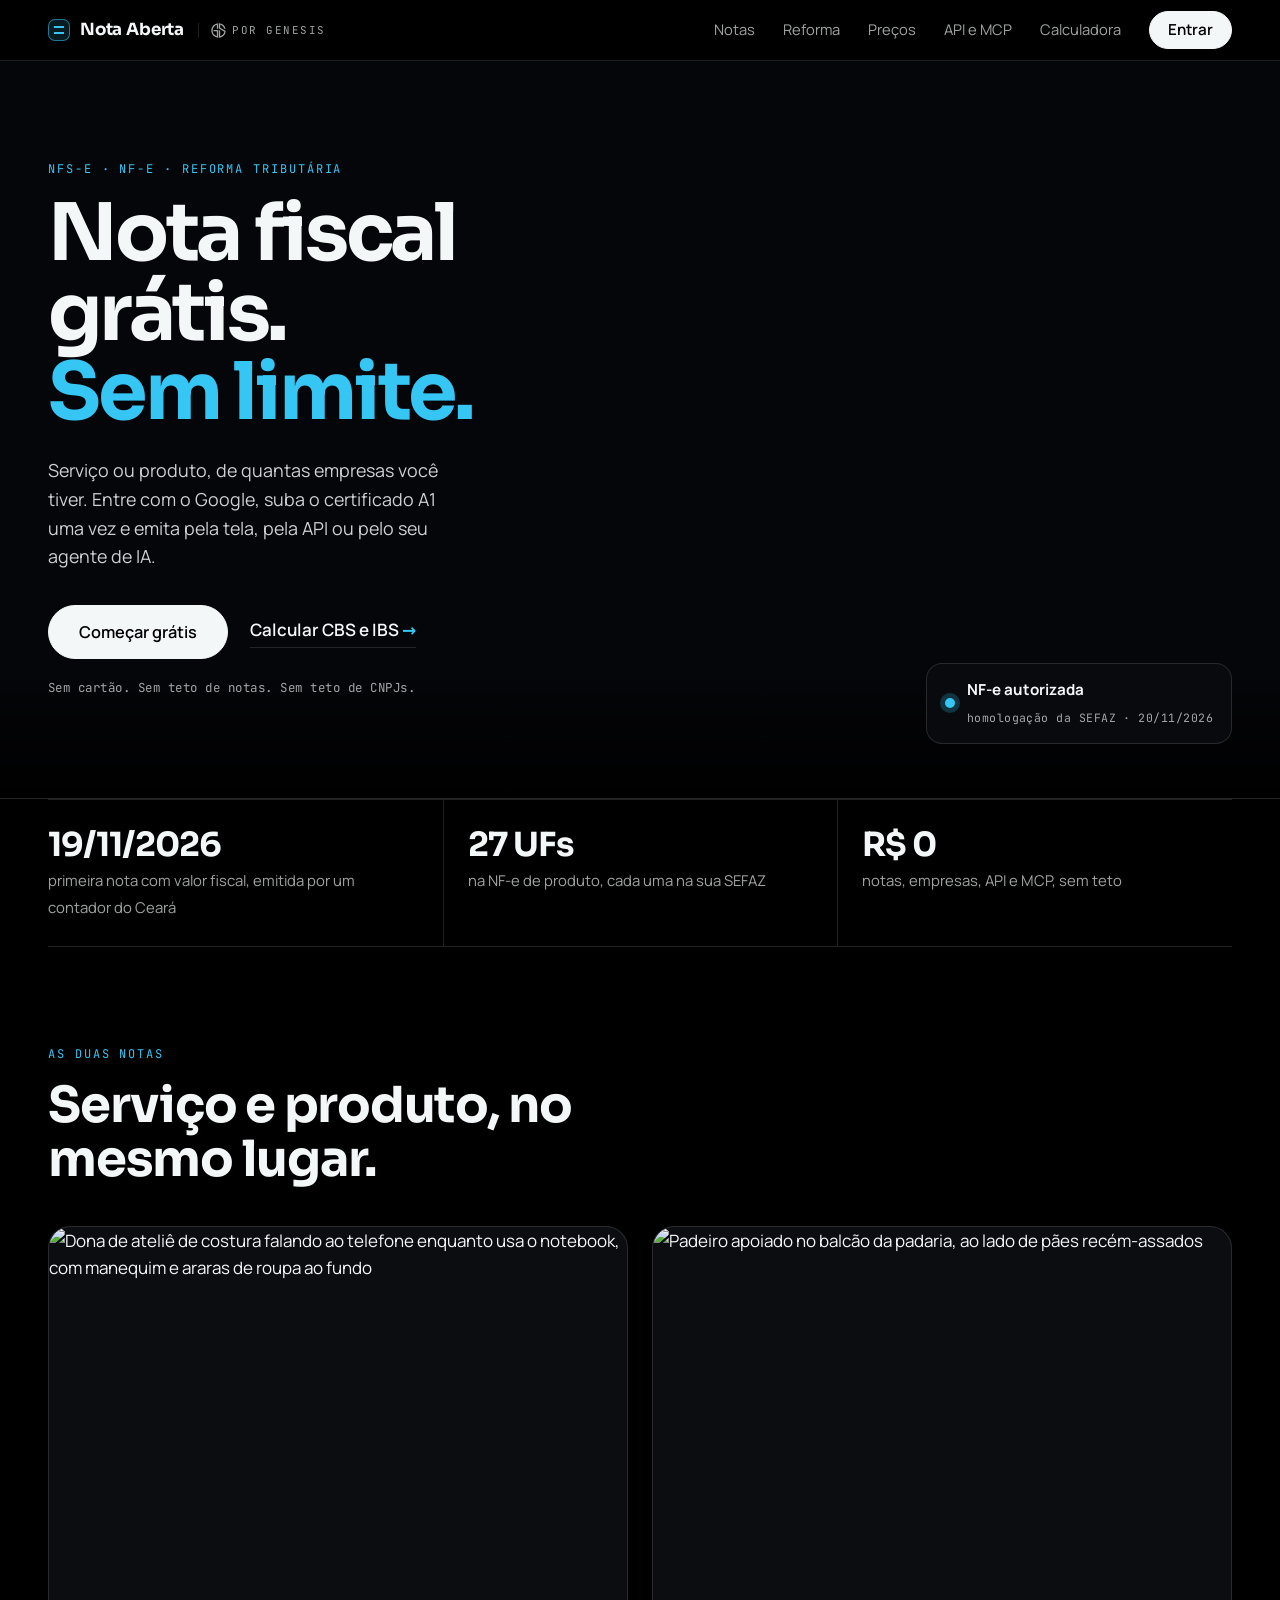
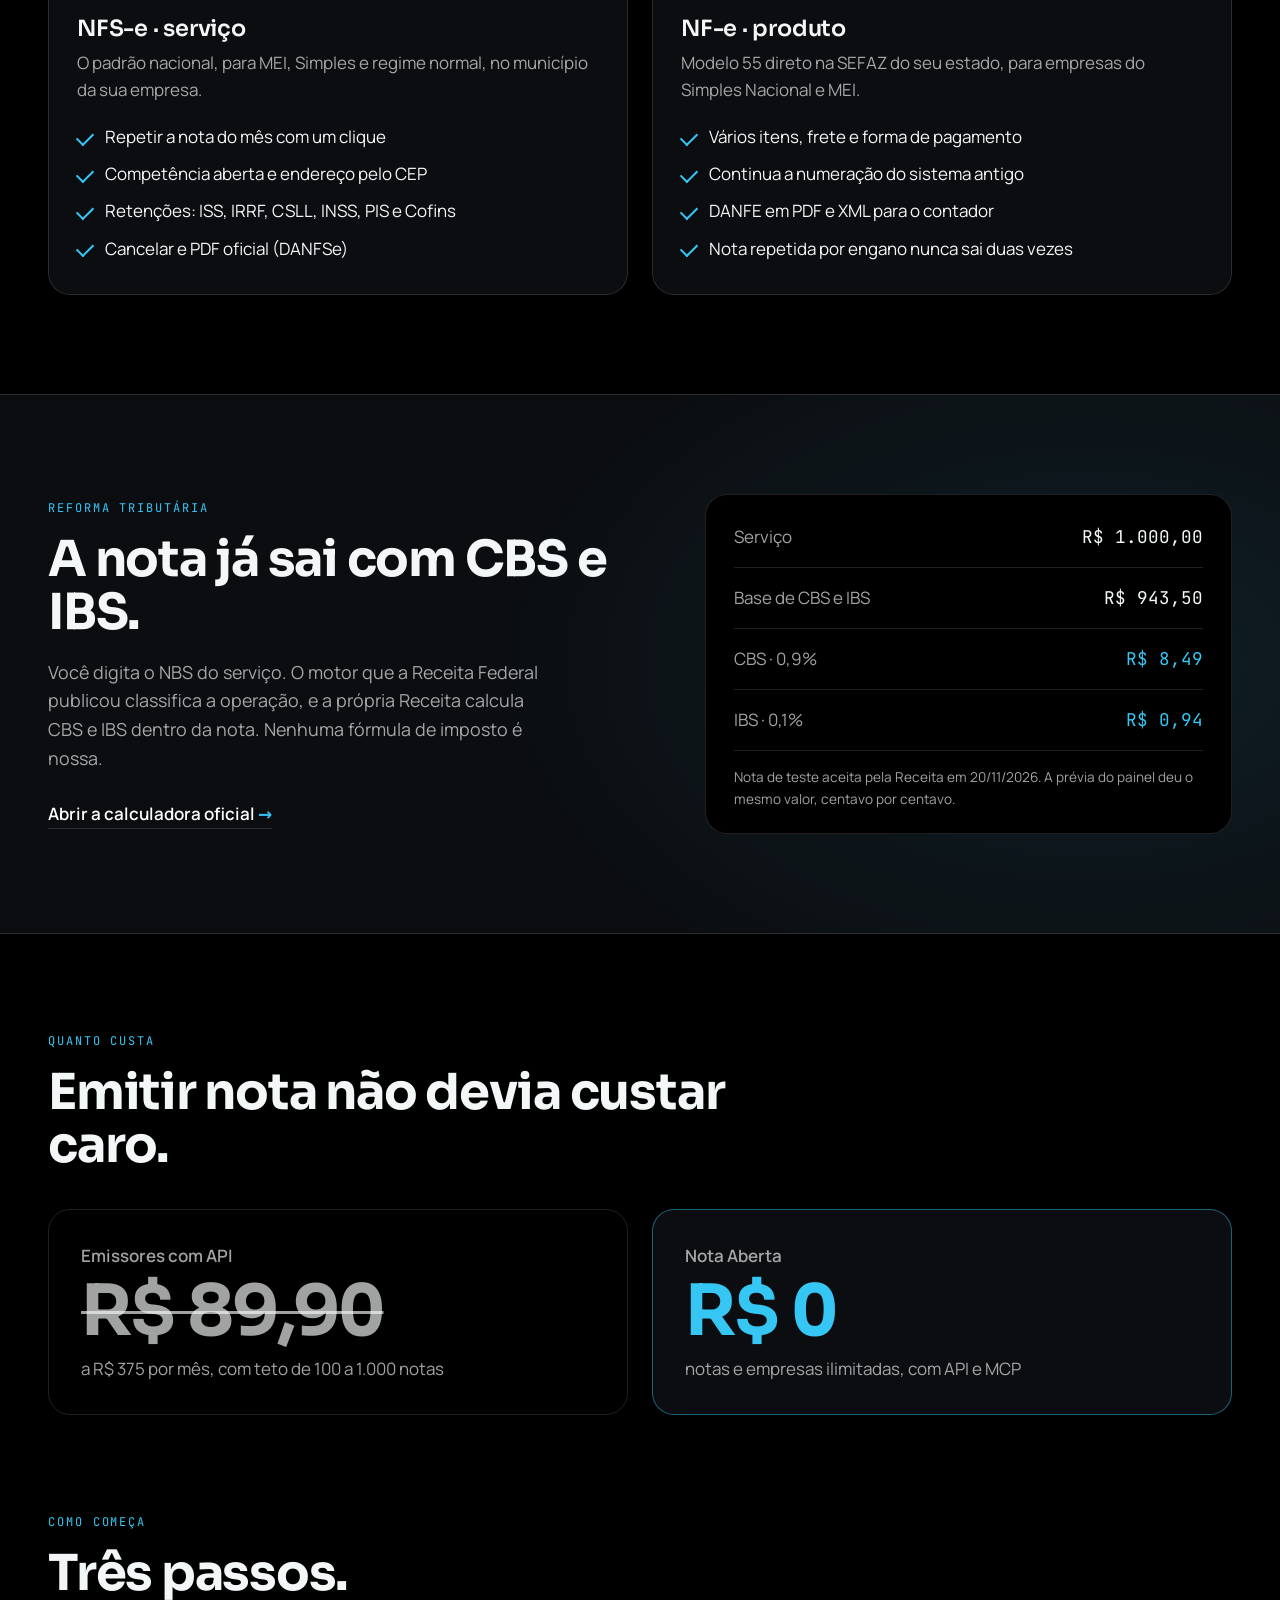
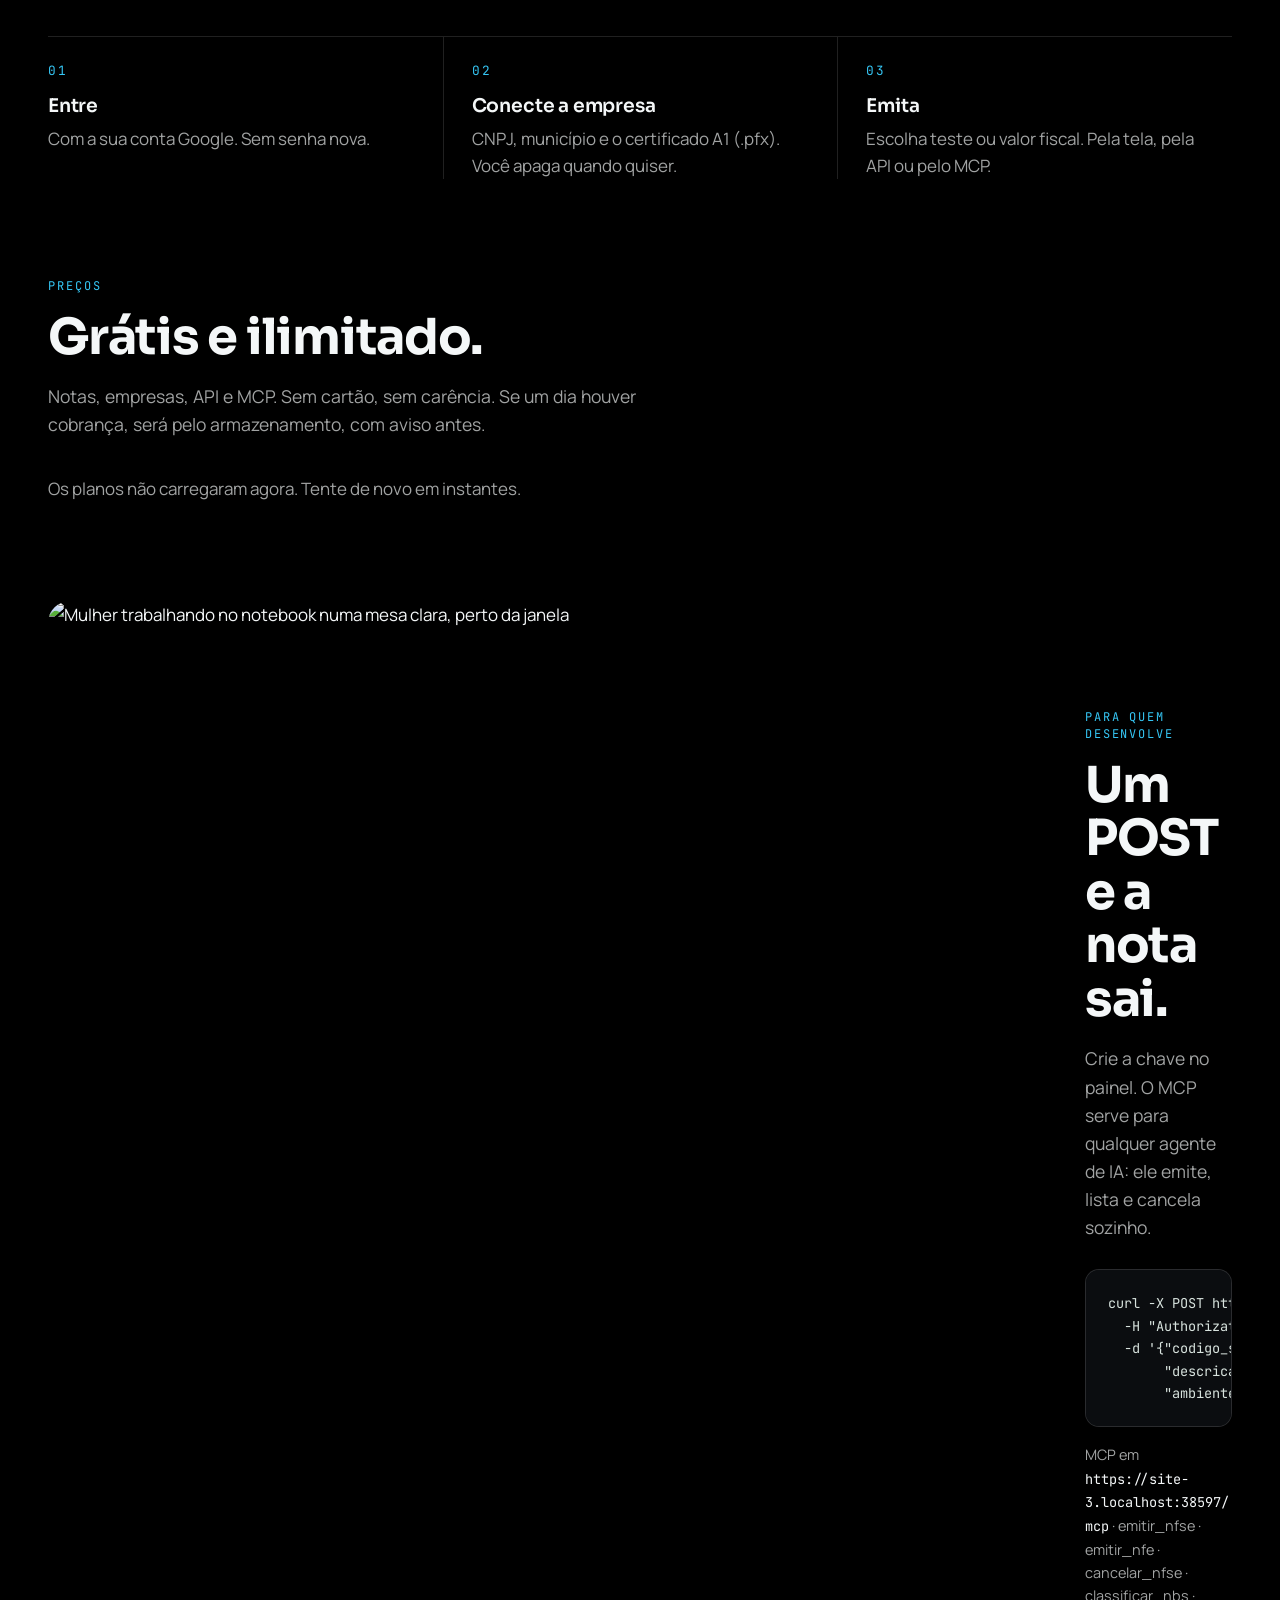
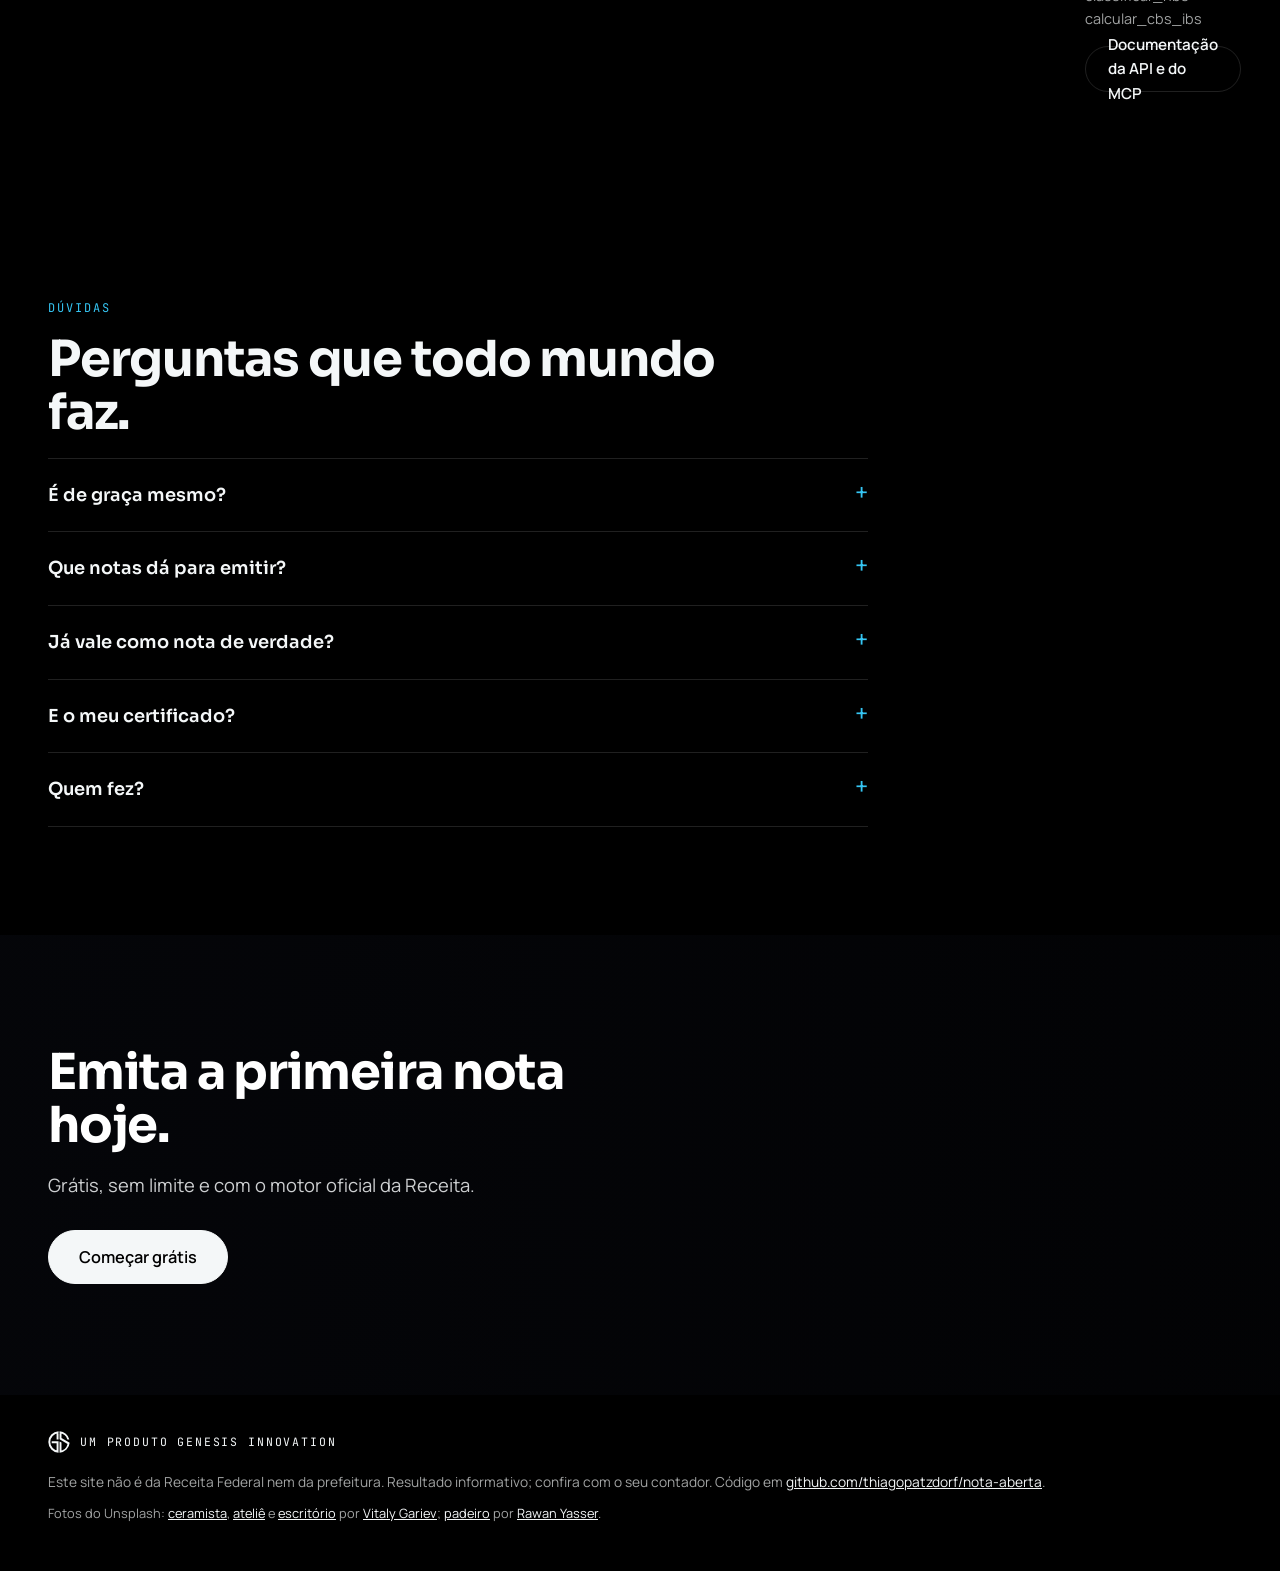
==== commit 3185bcfe: "feat: sincroniza com a versão no ar (inscrição municipal, regime especial, docs da API e erros expli" ====
--- a/web/index.html
+++ b/web/index.html
@@ -3,67 +3,196 @@
 <head>
 <meta charset="utf-8">
 <meta name="viewport" content="width=device-width, initial-scale=1">
-<title>Nota Aberta</title>
-<meta name="description" content="Emita nota fiscal de serviço (NFS-e nacional) de graça, com o seu certificado A1. Calculadora oficial de CBS e IBS da Receita Federal, API e MCP para agentes de IA. Código aberto, MIT.">
+<meta name="theme-color" content="#000000">
+<title>Nota Aberta: nota fiscal grátis e sem limite</title>
+<meta name="description" content="Emita NFS-e (serviço) e NF-e (produto) de graça e sem limite, com o seu certificado A1. CBS e IBS da Reforma calculados pelo motor oficial da Receita Federal. API e MCP para agentes de IA. Código aberto, MIT.">
 <meta name="robots" content="index, follow">
-<meta property="og:title" content="Nota Aberta: NFS-e grátis e a calculadora oficial da Reforma Tributária">
-<meta property="og:description" content="5 notas por mês de graça, API e MCP. O motor de cálculo é o da Receita Federal, sem alteração.">
-<link rel="stylesheet" href="estilo.css">
+<meta property="og:title" content="Nota Aberta: nota fiscal grátis e sem limite">
+<meta property="og:description" content="NFS-e e NF-e grátis e ilimitadas, já com CBS e IBS da Reforma pelo motor oficial da Receita. API e MCP.">
+<meta property="og:image" content="https://reforma.genesisinnovation.io/img/oficina-1920.webp">
+<meta property="og:url" content="https://reforma.genesisinnovation.io/">
+<meta property="og:type" content="website">
+<meta property="og:locale" content="pt_BR">
+<meta name="twitter:card" content="summary_large_image">
+<link rel="canonical" href="https://reforma.genesisinnovation.io/">
+<script type="application/ld+json">{"@context":"https://schema.org","@type":"SoftwareApplication","name":"Nota Aberta","url":"https://reforma.genesisinnovation.io/","applicationCategory":"BusinessApplication","operatingSystem":"Web","description":"Emissor grátis e sem limite de NFS-e nacional e NF-e, com CBS e IBS da Reforma Tributária calculados pelo motor oficial da Receita Federal. API e MCP. Código aberto (MIT).","offers":{"@type":"Offer","price":"0","priceCurrency":"BRL"},"publisher":{"@type":"Organization","name":"Genesis Innovation","url":"https://genesisinnovation.io"}}</script>
+<link rel="preload" as="font" type="font/woff2" href="sora.woff2" crossorigin>
+<link rel="preload" as="font" type="font/woff2" href="manrope.woff2" crossorigin>
+<link rel="stylesheet" href="landing.css">
 <link rel="icon" href="icone.svg" type="image/svg+xml">
+<link rel="preload" as="image" href="/img/oficina-1920.webp" imagesrcset="/img/oficina-960.webp 960w, /img/oficina-1920.webp 1920w" imagesizes="100vw">
 </head>
 <body>
-<header class="topo heroi">
-  <div class="caixa">
-    <nav class="nav"><strong class="marca">Nota Aberta</strong>
-      <span class="nav-links"><a href="/calculadora.html">Calculadora</a><a href="#precos">Preços</a><a href="https://github.com/thiagopatzdorf/nota-aberta" rel="noopener">GitHub</a><a class="botao-claro" href="/entrar/google" id="entrar">Entrar com Google</a></span>
-    </nav>
-    <p class="selo">NFS-e nacional · CBS e IBS · código aberto</p>
-    <h1>Nota fiscal de serviço de graça. Com o motor da Receita.</h1>
-    <p class="sub">Entre com o Google, suba o certificado A1 da sua empresa uma vez e emita. 5 notas por mês sem pagar nada, API e MCP para o seu sistema ou o seu agente de IA. O imposto é calculado pelo código que a própria Receita Federal abriu.</p>
-    <p class="acoes"><a class="botao-claro grande" href="/entrar/google">Começar grátis</a><a class="link-claro" href="/calculadora.html">ou só calcular CBS e IBS →</a></p>
-  </div>
+<header class="topo">
+  <nav class="nav largura">
+    <span class="marca-grupo"><a class="marca" href="/"><span class="marca-sinal" aria-hidden="true"></span>Nota Aberta</a><a class="por-genesis" href="https://genesisinnovation.io" aria-label="Um produto da Genesis Innovation"><svg viewBox="206.3 191.8 838.4 838.4" aria-hidden="true" fill="currentColor"><path d="M608 1017.6A407 407 0 0 1 608 204.4L608 278A333.5 333.5 0 0 0 608 944ZM534 260H608V511H534ZM347 579H608V655H347ZM534 579H608V960H534ZM647 204.6A407 407 0 0 1 1020 511H943.7A333.5 333.5 0 0 0 647 278.2ZM647 270H720V456.4L1031.5 639.2L1000 712.7L647 505.6ZM1031.5 639.2A407 407 0 0 1 647 1017.4L647 943.8A333.5 333.5 0 0 0 950.9 683.9ZM647 588.4L720 631.2V950H647Z"/></svg><span>por Genesis</span></a></span>
+    <span class="nav-links">
+      <a href="#produtos">Notas</a><a href="#reforma">Reforma</a><a href="#precos">Preços</a><a href="#dev">API e MCP</a>
+      <a class="so-largo" href="/calculadora.html">Calculadora</a>
+      <a class="botao botao-escuro" href="/entrar/google" id="entrar">Entrar</a>
+    </span>
+  </nav>
 </header>
 
-<main class="caixa">
-  <section class="tres">
-    <article class="cartao"><span class="passo">1</span><h2>Entre</h2><p>Login com a sua conta Google. Sem senha nova, sem formulário comprido.</p></article>
-    <article class="cartao"><span class="passo">2</span><h2>Conecte a empresa</h2><p>CNPJ, município e o certificado A1 (.pfx). Ele fica cifrado com uma chave só da sua empresa e você apaga quando quiser.</p></article>
-    <article class="cartao"><span class="passo">3</span><h2>Emita</h2><p>Pela tela, pela API ou por um agente de IA via MCP. Pedido repetido nunca vira nota duplicada.</p></article>
+<main>
+  <section class="heroi">
+    <div class="largura"><div class="heroi-texto">
+      <p class="rotulo">NFS-e · NF-e · Reforma Tributária</p>
+      <h1>Nota fiscal grátis.<br><span class="acento">Sem limite.</span></h1>
+      <p class="sub">Serviço ou produto, de quantas empresas você tiver. Entre com o Google, suba o certificado A1 uma vez e emita pela tela, pela API ou pelo seu agente de IA.</p>
+      <p class="acoes"><a class="botao botao-escuro grande" href="/entrar/google">Começar grátis</a><a class="link" href="/calculadora.html">Calcular CBS e IBS</a></p>
+      <p class="miudo">Sem cartão. Sem teto de notas. Sem teto de CNPJs.</p>
+    </div></div>
+    <figure class="heroi-foto">
+      <picture>
+        <source type="image/webp" srcset="/img/oficina-960.webp 960w, /img/oficina-1920.webp 1920w" sizes="100vw">
+        <img src="/img/oficina-1920.webp" width="1920" height="1080" alt="Ceramista de avental sujo de argila, de pé na oficina, com prateleiras de vasos ao fundo">
+      </picture>
+    </figure>
+    <aside class="selo-nota" aria-label="Nota autorizada pela SEFAZ (homologação, 20/11/2026)">
+      <span class="ponto" aria-hidden="true"></span>
+      <span><strong>NF-e autorizada</strong><small>homologação da SEFAZ · 20/11/2026</small></span>
+    </aside>
   </section>
 
-  <section id="precos">
-    <h2 class="titulo-secao">Preços</h2>
-    <p class="dica centro">Planos pagos sem carência: assinou, usa na hora. Cancela quando quiser.</p>
+  <section class="numeros largura" aria-label="O que já foi medido">
+    <div><strong>19/11/2026</strong><span>primeira nota com valor fiscal, emitida por um contador do Ceará</span></div>
+    <div><strong>27 UFs</strong><span>na NF-e de produto, cada uma na sua SEFAZ</span></div>
+    <div><strong>R$ 0</strong><span>notas, empresas, API e MCP, sem teto</span></div>
+  </section>
+
+  <section class="secao largura" id="produtos">
+    <p class="rotulo">As duas notas</p>
+    <h2>Serviço e produto, no mesmo lugar.</h2>
+    <div class="dupla">
+      <article class="cartao-foto">
+        <picture>
+          <source type="image/webp" srcset="/img/alfaiataria-960.webp 960w, /img/alfaiataria-1440.webp 1440w" sizes="(min-width: 900px) 45vw, 100vw">
+          <img src="/img/alfaiataria-960.webp" width="960" height="540" loading="lazy" alt="Dona de ateliê de costura falando ao telefone enquanto usa o notebook, com manequim e araras de roupa ao fundo">
+        </picture>
+        <div class="cartao-texto">
+          <h3>NFS-e · serviço</h3>
+          <p>O padrão nacional, para MEI, Simples e regime normal, no município da sua empresa.</p>
+          <ul class="lista-check">
+            <li>Repetir a nota do mês com um clique</li>
+            <li>Competência aberta e endereço pelo CEP</li>
+            <li>Retenções: ISS, IRRF, CSLL, INSS, PIS e Cofins</li>
+            <li>Cancelar e PDF oficial (DANFSe)</li>
+          </ul>
+        </div>
+      </article>
+      <article class="cartao-foto">
+        <picture>
+          <source type="image/webp" srcset="/img/padaria-640.webp 640w, /img/padaria-960.webp 960w" sizes="(min-width: 900px) 45vw, 100vw">
+          <img class="retrato" src="/img/padaria-640.webp" width="640" height="960" loading="lazy" alt="Padeiro apoiado no balcão da padaria, ao lado de pães recém-assados">
+        </picture>
+        <div class="cartao-texto">
+          <h3>NF-e · produto</h3>
+          <p>Modelo 55 direto na SEFAZ do seu estado, para empresas do Simples Nacional e MEI.</p>
+          <ul class="lista-check">
+            <li>Vários itens, frete e forma de pagamento</li>
+            <li>Continua a numeração do sistema antigo</li>
+            <li>DANFE em PDF e XML para o contador</li>
+            <li>Nota repetida por engano nunca sai duas vezes</li>
+          </ul>
+        </div>
+      </article>
+    </div>
+  </section>
+
+  <section class="reforma" id="reforma">
+    <div class="largura reforma-grade">
+      <div>
+        <p class="rotulo rotulo-claro">Reforma Tributária</p>
+        <h2>A nota já sai com CBS e IBS.</h2>
+        <p class="sub-claro">Você digita o NBS do serviço. O motor que a Receita Federal publicou classifica a operação, e a própria Receita calcula CBS e IBS dentro da nota. Nenhuma fórmula de imposto é nossa.</p>
+        <a class="link link-claro" href="/calculadora.html">Abrir a calculadora oficial</a>
+      </div>
+      <dl class="conta" aria-label="Nota de teste da Receita, 20/11/2026: serviço de R$ 1.000,00 com retenções">
+        <div><dt>Serviço</dt><dd>R$ 1.000,00</dd></div>
+        <div><dt>Base de CBS e IBS</dt><dd>R$ 943,50</dd></div>
+        <div><dt>CBS · 0,9%</dt><dd>R$ 8,49</dd></div>
+        <div><dt>IBS · 0,1%</dt><dd>R$ 0,94</dd></div>
+        <p class="conta-nota">Nota de teste aceita pela Receita em 20/11/2026. A prévia do painel deu o mesmo valor, centavo por centavo.</p>
+      </dl>
+    </div>
+  </section>
+
+  <section class="secao largura">
+    <p class="rotulo">Quanto custa</p>
+    <h2>Emitir nota não devia custar caro.</h2>
+    <div class="comparacao">
+      <div><span class="quem">Emissores com API</span><span class="quanto riscado">R$ 89,90</span><span class="detalhe">a R$ 375 por mês, com teto de 100 a 1.000 notas</span></div>
+      <div class="nosso"><span class="quem">Nota Aberta</span><span class="quanto">R$ 0</span><span class="detalhe">notas e empresas ilimitadas, com API e MCP</span></div>
+    </div>
+  </section>
+
+  <section class="secao largura">
+    <p class="rotulo">Como começa</p>
+    <h2>Três passos.</h2>
+    <ol class="passos">
+      <li><span class="num">01</span><h3>Entre</h3><p>Com a sua conta Google. Sem senha nova.</p></li>
+      <li><span class="num">02</span><h3>Conecte a empresa</h3><p>CNPJ, município e o certificado A1 (.pfx). Você apaga quando quiser.</p></li>
+      <li><span class="num">03</span><h3>Emita</h3><p>Escolha teste ou valor fiscal. Pela tela, pela API ou pelo MCP.</p></li>
+    </ol>
+  </section>
+
+  <section class="secao largura" id="precos">
+    <p class="rotulo">Preços</p>
+    <h2>Grátis e ilimitado.</h2>
+    <p class="lead">Notas, empresas, API e MCP. Sem cartão, sem carência. Se um dia houver cobrança, será pelo armazenamento, com aviso antes.</p>
     <div class="planos" id="planos"><p class="dica">Carregando os planos…</p></div>
   </section>
 
-  <section class="cartao">
-    <h2>Para quem desenvolve</h2>
-    <div class="duas">
-      <div><h3>API</h3>
+  <section class="secao largura dev" id="dev">
+    <figure class="dev-foto">
+      <picture>
+        <source type="image/webp" srcset="/img/escritorio-960.webp 960w, /img/escritorio-1440.webp 1440w" sizes="(min-width: 900px) 40vw, 100vw">
+        <img src="/img/escritorio-960.webp" width="960" height="540" loading="lazy" alt="Mulher trabalhando no notebook numa mesa clara, perto da janela">
+      </picture>
+    </figure>
+    <div>
+      <p class="rotulo">Para quem desenvolve</p>
+      <h2>Um POST e a nota sai.</h2>
+      <p class="lead">Crie a chave no painel. O MCP serve para qualquer agente de IA: ele emite, lista e cancela sozinho.</p>
 <pre><code>curl -X POST https://<span class="host">este-site</span>/conta/empresas/&lt;id&gt;/notas \
   -H "Authorization: Bearer na_..." \
-  -d '{"codigo_servico":"010101","descricao":"Site",
-       "valor":"1500.00","ref":"pedido-42"}'</code></pre></div>
-      <div><h3>MCP</h3>
-<pre><code>https://<span class="host">este-site</span>/mcp
-emitir_nfse · listar_notas · listar_empresas
-calcular_cbs_ibs · tabelas_cbs_ibs
-aliquotas_referencia · versao_motor</code></pre></div>
+  -d '{"codigo_servico":"010101","nbs":"115021000",
+       "descricao":"Site","valor":"1500.00",
+       "ambiente":"producao","ref":"pedido-42"}'</code></pre>
+      <p class="ferramentas">MCP em <code>https://<span class="host">este-site</span>/mcp</code> · emitir_nfse · emitir_nfe · cancelar_nfse · classificar_nbs · calcular_cbs_ibs</p>
+      <p><a class="botao" href="/docs">Documentação da API e do MCP</a></p>
     </div>
   </section>
 
-  <section class="cartao">
-    <h2>Perguntas que todo mundo faz</h2>
-    <details><summary>É de graça mesmo?</summary><p>Sim: 5 notas de serviço por mês e a calculadora sem limite, para sempre. Quem precisa de mais escolhe um plano pago.</p></details>
-    <details><summary>Que nota dá para emitir?</summary><p>A NFS-e do padrão nacional (nota de serviço), para MEI, Simples Nacional e regime normal, no município onde a empresa está, desde que ele esteja no convênio nacional.</p></details>
+  <section class="secao largura perguntas">
+    <p class="rotulo">Dúvidas</p>
+    <h2>Perguntas que todo mundo faz.</h2>
+    <details><summary>É de graça mesmo?</summary><p>Sim: notas e empresas ilimitadas, API, MCP e a calculadora, sem pagar nada. Se um dia houver cobrança, será pelo armazenamento das notas guardadas, com aviso antes.</p></details>
+    <details><summary>Que notas dá para emitir?</summary><p>A NFS-e do padrão nacional (serviço), para MEI, Simples Nacional e regime normal, no município da empresa, se ele estiver no convênio nacional. E a NF-e modelo 55 (produto), para empresas do Simples Nacional e MEI, em qualquer estado.</p></details>
+    <details><summary>Já vale como nota de verdade?</summary><p>Sim, quando você escolhe "Valor fiscal" ao emitir. "Teste" manda para o ambiente de teste do governo, sem valor fiscal, para conferir antes.</p></details>
     <details><summary>E o meu certificado?</summary><p>Fica cifrado com AES-256 e uma chave só da sua empresa, que por sua vez é cifrada por uma chave mestra fora do banco. Só o momento do envio abre, em memória. Ele nunca vai para log, e-mail ou arquivo, e some quando você clica em apagar.</p></details>
-    <details><summary>Já vale como nota de verdade?</summary><p>O painel mostra em que ambiente o servidor está. No ambiente de teste do governo (produção restrita) a nota não tem valor fiscal; serve para conferir tudo antes de ligar a produção.</p></details>
     <details><summary>Quem fez?</summary><p>A <a href="https://genesisinnovation.io">Genesis Innovation</a>. O código é aberto (MIT) e o cálculo de CBS e IBS é o da Receita Federal, publicado pela Portaria Cotec 342/2026, sem alteração.</p></details>
   </section>
 
-  <p class="aviso">Este site não é da Receita Federal nem da prefeitura. Resultado informativo; confira com o seu contador. Código em <a href="https://github.com/thiagopatzdorf/nota-aberta" rel="noopener">github.com/thiagopatzdorf/nota-aberta</a>.</p>
+  <section class="final">
+    <picture>
+      <source type="image/webp" srcset="/img/oficina-960.webp 960w, /img/oficina-1920.webp 1920w" sizes="100vw">
+      <img src="/img/oficina-1920.webp" width="1920" height="1080" loading="lazy" alt="">
+    </picture>
+    <div class="final-texto largura">
+      <h2>Emita a primeira nota hoje.</h2>
+      <p>Grátis, sem limite e com o motor oficial da Receita.</p>
+      <a class="botao botao-claro grande" href="/entrar/google">Começar grátis</a>
+    </div>
+  </section>
 </main>
+
+<footer class="rodape largura">
+  <a class="assinatura" href="https://genesisinnovation.io"><svg viewBox="206.3 191.8 838.4 838.4" aria-hidden="true" fill="currentColor"><path d="M608 1017.6A407 407 0 0 1 608 204.4L608 278A333.5 333.5 0 0 0 608 944ZM534 260H608V511H534ZM347 579H608V655H347ZM534 579H608V960H534ZM647 204.6A407 407 0 0 1 1020 511H943.7A333.5 333.5 0 0 0 647 278.2ZM647 270H720V456.4L1031.5 639.2L1000 712.7L647 505.6ZM1031.5 639.2A407 407 0 0 1 647 1017.4L647 943.8A333.5 333.5 0 0 0 950.9 683.9ZM647 588.4L720 631.2V950H647Z"/></svg>Um produto Genesis Innovation</a>
+  <p>Este site não é da Receita Federal nem da prefeitura. Resultado informativo; confira com o seu contador. Código em <a href="https://github.com/thiagopatzdorf/nota-aberta" rel="noopener">github.com/thiagopatzdorf/nota-aberta</a>.</p>
+  <p class="creditos">Fotos do Unsplash: <a href="https://unsplash.com/photos/a-potter-smiles-proudly-in-his-workshop-XbOismtoTXs" rel="noopener">ceramista</a>, <a href="https://unsplash.com/photos/fashion-designer-on-the-phone-working-on-a-laptop-kk4J92iaSBk" rel="noopener">ateliê</a> e <a href="https://unsplash.com/photos/a-woman-sitting-at-a-desk-using-a-laptop-computer-1ZrHX1Kj594" rel="noopener">escritório</a> por <a href="https://unsplash.com/@silverkblack" rel="noopener">Vitaly Gariev</a>; <a href="https://unsplash.com/photos/a-man-leans-on-a-counter-in-his-shop-1rW3RIxLu7E" rel="noopener">padeiro</a> por <a href="https://unsplash.com/@rawanyasser" rel="noopener">Rawan Yasser</a>.</p>
+</footer>
 <script src="landing.js"></script>
 </body>
 </html>
--- a/web/landing.css
+++ b/web/landing.css
@@ -0,0 +1,219 @@
+/* Página oficial da Nota Aberta no visual da Genesis (Filipe, 21/11: "troca o design pelo da Genesis"): fundo preto,
+   azul da marca (#35C6F4), Sora nos títulos, Manrope no texto, JetBrains Mono nos rótulos e cartões de borda fina.
+   As fontes são as mesmas do genesisinnovation.io, servidas daqui (a CSP só aceita 'self'); fotos reais com crédito. */
+@font-face { font-family: Sora; src: url(sora.woff2) format("woff2"); font-weight: 100 800; font-display: swap; }
+@font-face { font-family: Manrope; src: url(manrope.woff2) format("woff2"); font-weight: 200 800; font-display: swap; }
+@font-face { font-family: "JetBrains Mono"; src: url(jetbrains-mono.woff2) format("woff2"); font-weight: 400; font-display: swap; }
+:root {
+  --fundo: #000; --fundo-2: #0B0D10; --tinta: #F4F7F8; --suave: rgba(244, 247, 248, .66); --linha: rgba(244, 247, 248, .13);
+  --marca: #35C6F4; --marca-viva: #35C6F4; --escuro: #05060A; --escuro-2: #0B0D10; --claro: #F4F7F8;
+  --solido: #F4F7F8; --sobre-solido: #000;
+  --raio: 22px; --raio-p: 14px;
+  --sombra: 0 1px 2px rgba(0, 0, 0, .4), 0 18px 40px rgba(0, 0, 0, .45);
+  --titulo: Sora, system-ui, -apple-system, "Segoe UI", sans-serif;
+  --mono: "JetBrains Mono", ui-monospace, "SF Mono", Menlo, Consolas, monospace;
+  color-scheme: dark;
+}
+* { box-sizing: border-box; }
+html { scroll-behavior: smooth; }
+@media (prefers-reduced-motion: reduce) { html { scroll-behavior: auto; } * { transition: none !important; } }
+body { margin: 0; background: var(--fundo); color: var(--tinta);
+  font: 400 17px/1.6 Manrope, system-ui, -apple-system, "Segoe UI", Roboto, sans-serif;
+  -webkit-font-smoothing: antialiased; text-rendering: optimizeLegibility; }
+img { display: block; max-width: 100%; height: auto; }
+a { color: inherit; }
+h1, h2, h3 { font-family: var(--titulo); letter-spacing: -.025em; line-height: 1.08; margin: 0; }
+h2 { font-size: clamp(1.9rem, 4vw, 3.1rem); font-weight: 700; margin-bottom: 18px; max-width: 18ch; }
+h3 { font-size: 1.18rem; font-weight: 600; letter-spacing: -.01em; }
+p { margin: 0; }
+code, pre { font-family: var(--mono); }
+
+.largura { width: min(1200px, 100% - 2 * clamp(16px, 5vw, 48px)); margin-inline: auto; }
+.rotulo { font: 400 .75rem/1.4 var(--mono); letter-spacing: .16em; text-transform: uppercase; color: var(--marca); margin-bottom: 16px; }
+.lead { color: var(--suave); font-size: 1.1rem; max-width: 58ch; }
+.miudo { color: var(--suave); font: 400 .78rem/1.5 var(--mono); letter-spacing: .04em; margin-top: 20px; }
+.dica { color: var(--suave); }
+
+/* botões: pílula da Genesis (sólido claro no fundo preto, contorno fino no secundário) */
+.botao { display: inline-flex; align-items: center; justify-content: center; gap: 8px; border-radius: 999px; height: 46px; padding: 0 22px;
+  font-weight: 600; font-size: .95rem; text-decoration: none; border: 1px solid var(--linha); cursor: pointer;
+  transition: transform .15s ease, background .15s ease, border-color .15s ease; }
+.botao:hover { transform: translateY(-1px); }
+.botao:focus-visible, a:focus-visible, summary:focus-visible { outline: 2px solid var(--marca); outline-offset: 3px; }
+.botao.grande { height: 54px; padding: 0 30px; font-size: 1.02rem; }
+.botao-escuro { background: var(--solido); color: var(--sobre-solido); border-color: var(--solido); }
+.botao-escuro:hover { background: #fff; }
+.botao-claro { background: var(--solido); color: var(--sobre-solido); border-color: var(--solido); }
+.botao.secundario { background: transparent; color: var(--tinta); }
+.botao.secundario:hover { border-color: var(--tinta); }
+.link { font-weight: 600; text-decoration: none; color: var(--tinta); border-bottom: 1px solid var(--linha); padding-bottom: 3px; transition: border-color .15s ease; }
+.link:hover { border-color: var(--marca); }
+.link::after { content: " →"; color: var(--marca); }
+
+/* topo: barra fina e translúcida, como a do genesisinnovation.io, com o selo "por Genesis" */
+.topo { position: sticky; top: 0; z-index: 10; background: rgba(0, 0, 0, .72);
+  backdrop-filter: saturate(1.4) blur(14px); -webkit-backdrop-filter: saturate(1.4) blur(14px); border-bottom: 1px solid var(--linha); }
+.nav { display: flex; align-items: center; justify-content: space-between; gap: 16px; height: 60px; }
+.marca-grupo { display: inline-flex; align-items: center; gap: 12px; min-width: 0; }
+.marca { display: inline-flex; align-items: center; gap: 10px; font: 700 1.05rem/1 var(--titulo); text-decoration: none; letter-spacing: -.01em; }
+.marca-sinal { width: 22px; height: 22px; border-radius: 7px; border: 1px solid color-mix(in srgb, var(--marca) 55%, transparent);
+  background: color-mix(in srgb, var(--marca) 14%, transparent); position: relative; }
+.marca-sinal::after { content: ""; position: absolute; inset: 6px 5px; border-top: 2px solid var(--marca); border-bottom: 2px solid var(--marca); }
+.por-genesis { display: inline-flex; align-items: center; gap: 6px; padding-left: 12px; margin-left: 2px; border-left: 1px solid var(--linha);
+  color: var(--suave); font: 400 .68rem/1 var(--mono); letter-spacing: .14em; text-transform: uppercase; text-decoration: none; }
+.por-genesis svg { width: 15px; height: 15px; flex: none; }
+.por-genesis:hover { color: var(--tinta); }
+.nav-links { display: flex; align-items: center; gap: clamp(12px, 2.4vw, 28px); font-size: .92rem; }
+.nav-links a:not(.botao) { text-decoration: none; color: var(--suave); }
+.nav-links a:not(.botao):hover { color: var(--tinta); }
+.nav-links .botao { height: 38px; padding: 0 18px; }
+
+/* herói: a foto ocupa a seção inteira, escurecida da esquerda para a direita (o herói da Genesis) */
+.heroi { position: relative; isolation: isolate; overflow: hidden; display: grid; align-items: center; min-height: min(82vh, 760px);
+  background: var(--escuro); border-bottom: 1px solid var(--linha); }
+.heroi-foto { position: absolute; inset: 0; z-index: -2; margin: 0; }
+.heroi-foto img { width: 100%; height: 100%; object-fit: cover; object-position: 70% 40%; }
+.heroi::before { content: ""; position: absolute; inset: 0; z-index: -1;
+  background: linear-gradient(90deg, rgba(5, 6, 10, .92) 0%, rgba(5, 6, 10, .72) 45%, rgba(5, 6, 10, .2) 100%); }
+.heroi::after { content: ""; position: absolute; inset: auto 0 0; height: 140px; z-index: -1; background: linear-gradient(transparent, var(--fundo)); }
+.heroi-texto { padding-block: clamp(56px, 10vh, 120px); max-width: 620px; }
+h1 { font-size: clamp(2.7rem, 6.2vw, 5.2rem); font-weight: 700; letter-spacing: -.04em; line-height: 1; }
+.acento { color: var(--marca); }
+.sub { color: rgba(244, 247, 248, .84); font-size: clamp(1.05rem, 1.4vw, 1.2rem); margin-top: 24px; max-width: 38ch; }
+.acoes { display: flex; flex-wrap: wrap; align-items: center; gap: 22px; margin-top: 34px; }
+.selo-nota { position: absolute; right: clamp(16px, 5vw, 48px); bottom: clamp(24px, 6vh, 56px); display: flex; align-items: center; gap: 12px;
+  background: rgba(11, 13, 16, .82); color: var(--tinta); border: 1px solid var(--linha); border-radius: 16px; padding: 14px 18px;
+  backdrop-filter: blur(12px); -webkit-backdrop-filter: blur(12px); }
+.selo-nota strong { display: block; font-size: .95rem; }
+.selo-nota small { color: var(--suave); font: 400 .72rem/1.4 var(--mono); letter-spacing: .04em; }
+.ponto { width: 10px; height: 10px; border-radius: 50%; background: var(--marca); box-shadow: 0 0 0 5px color-mix(in srgb, var(--marca) 22%, transparent); flex: none; }
+
+/* números */
+.numeros { display: grid; grid-template-columns: repeat(3, 1fr); border-top: 1px solid var(--linha); border-bottom: 1px solid var(--linha); }
+.numeros div { padding: 26px 24px 26px 0; }
+.numeros div + div { padding-left: 24px; border-left: 1px solid var(--linha); }
+.numeros strong { display: block; font: 700 clamp(1.5rem, 2.6vw, 2.1rem)/1.2 var(--titulo); letter-spacing: -.03em; color: var(--tinta); }
+.numeros span { color: var(--suave); font-size: .93rem; }
+
+/* seções */
+.secao { padding-block: clamp(64px, 11vh, 128px) 0; }
+.dupla { display: grid; grid-template-columns: 1fr 1fr; gap: 24px; margin-top: 40px; }
+.cartao-foto { background: var(--fundo-2); border: 1px solid var(--linha); border-radius: var(--raio); overflow: hidden; display: flex; flex-direction: column;
+  transition: border-color .2s ease, transform .2s ease; }
+.cartao-foto:hover { border-color: color-mix(in srgb, var(--marca) 45%, transparent); transform: translateY(-2px); }
+.cartao-foto img { width: 100%; aspect-ratio: 16 / 10; object-fit: cover; }
+.cartao-foto img.retrato { object-position: 50% 30%; }
+.cartao-texto { padding: 28px 28px 32px; }
+.cartao-texto h3 { font-size: 1.4rem; margin-bottom: 8px; }
+.cartao-texto > p { color: var(--suave); }
+.lista-check { list-style: none; padding: 0; margin: 20px 0 0; display: grid; gap: 10px; }
+.lista-check li { position: relative; padding-left: 28px; }
+.lista-check li::before { content: ""; position: absolute; left: 0; top: .5em; width: 14px; height: 8px; border-left: 2px solid var(--marca);
+  border-bottom: 2px solid var(--marca); transform: rotate(-45deg); }
+
+/* reforma: o bloco de destaque, num painel com borda e um brilho da cor da marca (a parte que ninguém mais tem) */
+.reforma { background: radial-gradient(80% 120% at 85% 50%, color-mix(in srgb, var(--marca) 10%, transparent), transparent 60%), var(--fundo-2);
+  border-block: 1px solid var(--linha); color: var(--claro); margin-top: clamp(64px, 11vh, 128px); padding-block: clamp(64px, 11vh, 120px); }
+.reforma-grade { display: grid; grid-template-columns: 1.1fr 1fr; gap: clamp(32px, 6vw, 96px); align-items: center; }
+.rotulo-claro { color: var(--marca-viva); }
+.sub-claro { color: var(--suave); font-size: 1.12rem; max-width: 46ch; margin-bottom: 28px; }
+.link-claro { color: #fff; }
+.conta { margin: 0; background: var(--fundo); border: 1px solid var(--linha); border-radius: var(--raio); padding: 12px 28px 22px; }
+.conta div { display: flex; justify-content: space-between; gap: 16px; padding: 16px 0; border-bottom: 1px solid var(--linha); }
+.conta dt { color: var(--suave); }
+.conta dd { margin: 0; font-family: var(--mono); font-weight: 400; font-variant-numeric: tabular-nums; font-size: 1.1rem; }
+.conta div:nth-of-type(3) dd, .conta div:nth-of-type(4) dd { color: var(--marca-viva); }
+.conta-nota { color: var(--suave); font-size: .85rem; margin-top: 16px; }
+
+/* comparação */
+.comparacao { display: grid; grid-template-columns: 1fr 1fr; gap: 24px; margin-top: 36px; }
+.comparacao > div { border: 1px solid var(--linha); border-radius: var(--raio); padding: 32px; display: flex; flex-direction: column; gap: 6px; }
+.comparacao .nosso { background: var(--fundo-2); border-color: color-mix(in srgb, var(--marca) 45%, transparent); }
+.quem { color: var(--suave); font-weight: 600; }
+.quanto { font-family: var(--titulo); font-size: clamp(2.8rem, 6vw, 4.4rem); font-weight: 700; letter-spacing: -.04em; line-height: 1.05; font-variant-numeric: tabular-nums; }
+.riscado { color: var(--suave); text-decoration: line-through; text-decoration-thickness: 3px; }
+.nosso .quanto { color: var(--marca); }
+.detalhe { color: var(--suave); }
+
+/* passos */
+.passos { list-style: none; padding: 0; margin: 36px 0 0; display: grid; grid-template-columns: repeat(3, 1fr); gap: 0; border-top: 1px solid var(--linha); }
+.passos li { padding: 28px 28px 0 0; }
+.passos li + li { padding-left: 28px; border-left: 1px solid var(--linha); }
+.num { display: block; font: 400 .8rem/1 var(--mono); color: var(--marca); letter-spacing: .16em; margin-bottom: 18px; }
+.passos h3 { margin-bottom: 8px; }
+.passos p { color: var(--suave); }
+
+/* planos (montados pelo landing.js a partir de /conta/planos) */
+.planos { display: grid; grid-template-columns: repeat(auto-fit, minmax(260px, 1fr)); gap: 24px; margin-top: 36px; }
+.plano { background: var(--fundo-2); border: 1px solid var(--linha); border-radius: var(--raio); padding: 32px; display: flex; flex-direction: column; gap: 10px; }
+.plano.destaque-plano { background: var(--fundo-2); color: var(--tinta); border-color: color-mix(in srgb, var(--marca) 55%, transparent); }
+.plano.destaque-plano .botao { background: var(--solido); color: var(--sobre-solido); border-color: var(--solido); }
+.plano.destaque-plano li { color: var(--suave); }
+.plano h3 { font: 400 .8rem/1.4 var(--mono); text-transform: uppercase; letter-spacing: .16em; color: var(--marca); }
+.preco { font-family: var(--titulo); font-size: 3rem; font-weight: 700; letter-spacing: -.04em; margin: 4px 0 8px; }
+.preco span { font-size: 1rem; font-weight: 500; letter-spacing: 0; }
+.preco-texto { font-size: 1.7rem; }
+.plano ul { list-style: none; padding: 0; margin: 0 0 16px; display: grid; gap: 8px; color: var(--suave); }
+.plano .botao { margin-top: auto; }
+.plano .botao + .botao { margin-top: 8px; }
+
+/* dev */
+.dev { display: grid; grid-template-columns: 1fr 1.15fr; gap: clamp(32px, 6vw, 80px); align-items: center; }
+/* Filho de grid tem min-width:auto: sem isto o <pre> largo empurrava a página para 586 px num celular de 390. */
+.dev > div, .heroi > *, .reforma-grade > *, .dupla > * { min-width: 0; }
+.dev-foto { margin: 0; }
+.dev-foto img { border-radius: var(--raio); aspect-ratio: 4 / 5; object-fit: cover; object-position: 62% 50%; }
+.dev pre { background: var(--fundo-2); border: 1px solid var(--linha); color: #d8e3de; border-radius: var(--raio-p); padding: 22px; overflow-x: auto; font-size: .85rem;
+  line-height: 1.65; margin: 28px 0 0; }
+.ferramentas { color: var(--suave); font-size: .9rem; margin-top: 16px; }
+.ferramentas code { color: var(--tinta); font-size: .85rem; overflow-wrap: anywhere; }
+
+/* perguntas */
+.perguntas details { border-top: 1px solid var(--linha); padding: 22px 0; max-width: 820px; }
+.perguntas details:last-of-type { border-bottom: 1px solid var(--linha); }
+.perguntas summary { cursor: pointer; font-family: var(--titulo); font-weight: 600; font-size: 1.12rem; list-style: none; display: flex; justify-content: space-between; gap: 16px; }
+.perguntas summary::-webkit-details-marker { display: none; }
+.perguntas summary::after { content: "+"; color: var(--marca); font-weight: 400; font-size: 1.4rem; line-height: 1; transition: transform .2s ease; }
+.perguntas details[open] summary::after { transform: rotate(45deg); }
+.perguntas details p { color: var(--suave); margin-top: 12px; max-width: 70ch; }
+.perguntas a { color: var(--marca); }
+
+/* chamada final: a foto do topo de volta, escurecida */
+.final { position: relative; margin-top: clamp(72px, 12vh, 140px); min-height: 460px; display: grid; align-items: center; overflow: hidden; color: #fff; }
+.final picture, .final img { position: absolute; inset: 0; width: 100%; height: 100%; object-fit: cover; object-position: 50% 35%; }
+.final::before { content: ""; position: absolute; inset: 0; z-index: 1; background: linear-gradient(90deg, rgba(5, 6, 10, .9), rgba(5, 6, 10, .45)); }
+.final-texto { position: relative; z-index: 2; padding-block: 72px; }
+.final h2 { max-width: 14ch; }
+.final p { color: rgba(244, 247, 248, .84); font-size: 1.15rem; margin-bottom: 30px; }
+
+.rodape { color: var(--suave); font-size: .86rem; padding-block: 36px 48px; display: grid; gap: 10px; }
+.assinatura { display: inline-flex; align-items: center; gap: 10px; color: var(--tinta); text-decoration: none; font: 400 .72rem/1 var(--mono);
+  letter-spacing: .16em; text-transform: uppercase; margin-bottom: 8px; width: fit-content; }
+.assinatura svg { width: 22px; height: 22px; }
+.assinatura:hover { color: var(--marca); }
+.rodape a { color: var(--tinta); }
+.creditos { font-size: .8rem; }
+
+@media (max-width: 900px) {
+  .reforma-grade, .dev { grid-template-columns: 1fr; }
+  .heroi { min-height: 0; align-items: end; }
+  .heroi-foto img { object-position: 72% 30%; }
+  .heroi::before { background: linear-gradient(0deg, rgba(5, 6, 10, .95) 0%, rgba(5, 6, 10, .78) 55%, rgba(5, 6, 10, .35) 100%); }
+  .heroi-texto { padding-block: 120px 150px; }  /* abaixo do texto cabe o selo da NF-e sem encostar */
+  .selo-nota { right: auto; left: clamp(16px, 5vw, 48px); bottom: 24px; padding: 10px 14px; }
+  .dupla, .comparacao { grid-template-columns: 1fr; }
+  .dev-foto img { aspect-ratio: 16 / 10; }
+  .so-largo { display: none; }
+}
+@media (max-width: 640px) {
+  body { font-size: 16px; }
+  .nav-links a:not(.botao):not(.so-largo) { display: none; }
+  .por-genesis span { display: none; }
+  .numeros { grid-template-columns: 1fr; }
+  .numeros div, .numeros div + div { padding: 18px 0; border-left: 0; }
+  .numeros div + div { border-top: 1px solid var(--linha); }
+  .passos { grid-template-columns: 1fr; }
+  .passos li, .passos li + li { padding: 24px 0; border-left: 0; }
+  .passos li + li { border-top: 1px solid var(--linha); }
+  .comparacao > div, .plano, .cartao-texto { padding: 24px; }
+}
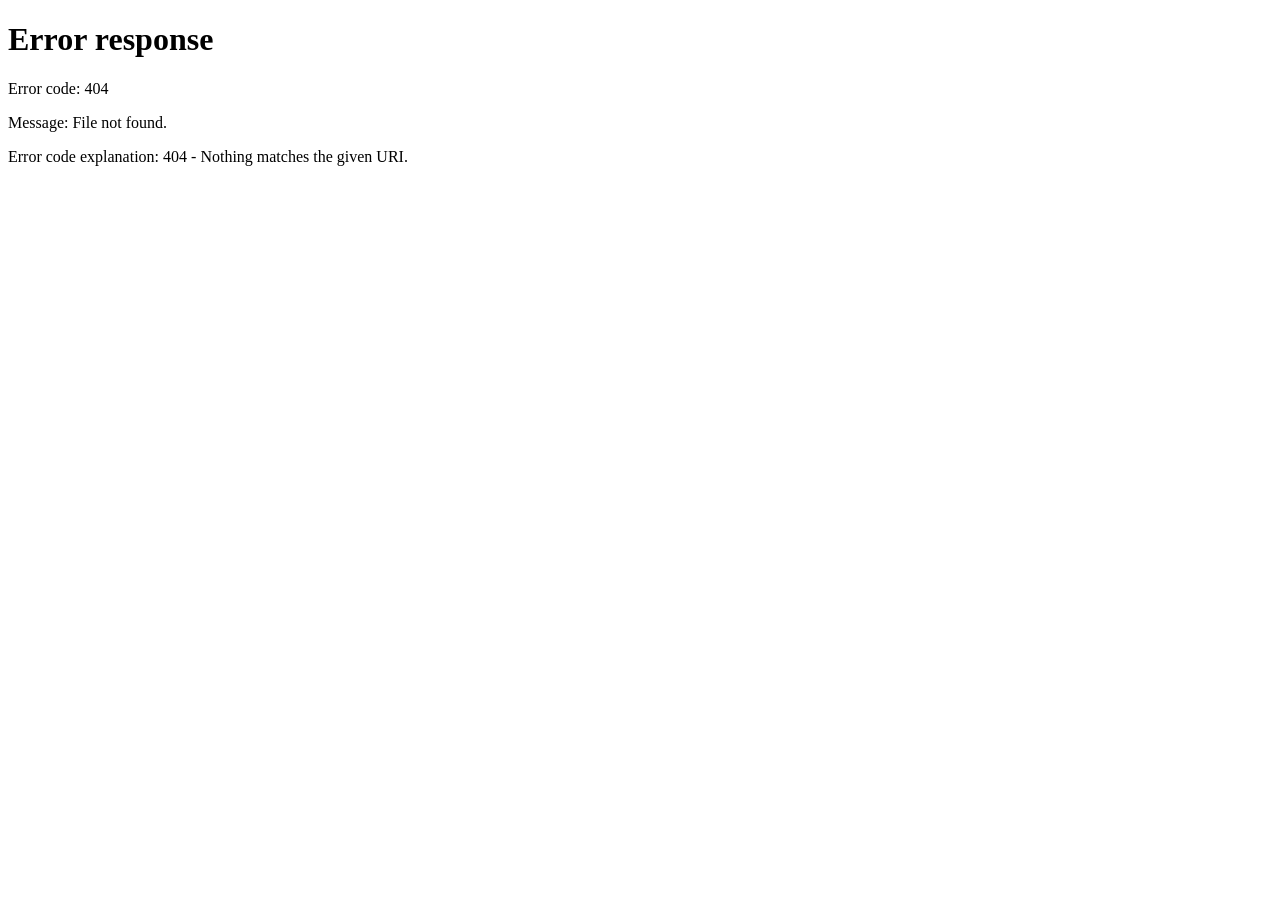
==== commit d56cfc18: "versão pessoal: Emissor PBD - página inicial vai direto ao painel (sem a propaganda da Genesis) - pa" ====
--- a/web/index.html
+++ b/web/index.html
@@ -2,197 +2,10 @@
 <html lang="pt-BR">
 <head>
 <meta charset="utf-8">
-<meta name="viewport" content="width=device-width, initial-scale=1">
-<meta name="theme-color" content="#000000">
-<title>Nota Aberta: nota fiscal grátis e sem limite</title>
-<meta name="description" content="Emita NFS-e (serviço) e NF-e (produto) de graça e sem limite, com o seu certificado A1. CBS e IBS da Reforma calculados pelo motor oficial da Receita Federal. API e MCP para agentes de IA. Código aberto, MIT.">
-<meta name="robots" content="index, follow">
-<meta property="og:title" content="Nota Aberta: nota fiscal grátis e sem limite">
-<meta property="og:description" content="NFS-e e NF-e grátis e ilimitadas, já com CBS e IBS da Reforma pelo motor oficial da Receita. API e MCP.">
-<meta property="og:image" content="https://reforma.genesisinnovation.io/img/oficina-1920.webp">
-<meta property="og:url" content="https://reforma.genesisinnovation.io/">
-<meta property="og:type" content="website">
-<meta property="og:locale" content="pt_BR">
-<meta name="twitter:card" content="summary_large_image">
-<link rel="canonical" href="https://reforma.genesisinnovation.io/">
-<script type="application/ld+json">{"@context":"https://schema.org","@type":"SoftwareApplication","name":"Nota Aberta","url":"https://reforma.genesisinnovation.io/","applicationCategory":"BusinessApplication","operatingSystem":"Web","description":"Emissor grátis e sem limite de NFS-e nacional e NF-e, com CBS e IBS da Reforma Tributária calculados pelo motor oficial da Receita Federal. API e MCP. Código aberto (MIT).","offers":{"@type":"Offer","price":"0","priceCurrency":"BRL"},"publisher":{"@type":"Organization","name":"Genesis Innovation","url":"https://genesisinnovation.io"}}</script>
-<link rel="preload" as="font" type="font/woff2" href="sora.woff2" crossorigin>
-<link rel="preload" as="font" type="font/woff2" href="manrope.woff2" crossorigin>
-<link rel="stylesheet" href="landing.css">
+<meta http-equiv="refresh" content="0; url=/painel.html">
+<meta name="robots" content="noindex">
+<title>Emissor PBD</title>
 <link rel="icon" href="icone.svg" type="image/svg+xml">
-<link rel="preload" as="image" href="/img/oficina-1920.webp" imagesrcset="/img/oficina-960.webp 960w, /img/oficina-1920.webp 1920w" imagesizes="100vw">
 </head>
-<body>
-<header class="topo">
-  <nav class="nav largura">
-    <span class="marca-grupo"><a class="marca" href="/"><span class="marca-sinal" aria-hidden="true"></span>Nota Aberta</a><a class="por-genesis" href="https://genesisinnovation.io" aria-label="Um produto da Genesis Innovation"><svg viewBox="206.3 191.8 838.4 838.4" aria-hidden="true" fill="currentColor"><path d="M608 1017.6A407 407 0 0 1 608 204.4L608 278A333.5 333.5 0 0 0 608 944ZM534 260H608V511H534ZM347 579H608V655H347ZM534 579H608V960H534ZM647 204.6A407 407 0 0 1 1020 511H943.7A333.5 333.5 0 0 0 647 278.2ZM647 270H720V456.4L1031.5 639.2L1000 712.7L647 505.6ZM1031.5 639.2A407 407 0 0 1 647 1017.4L647 943.8A333.5 333.5 0 0 0 950.9 683.9ZM647 588.4L720 631.2V950H647Z"/></svg><span>por Genesis</span></a></span>
-    <span class="nav-links">
-      <a href="#produtos">Notas</a><a href="#reforma">Reforma</a><a href="#precos">Preços</a><a href="#dev">API e MCP</a>
-      <a class="so-largo" href="/calculadora.html">Calculadora</a>
-      <a class="botao botao-escuro" href="/entrar/google" id="entrar">Entrar</a>
-    </span>
-  </nav>
-</header>
-
-<main>
-  <section class="heroi">
-    <div class="largura"><div class="heroi-texto">
-      <p class="rotulo">NFS-e · NF-e · Reforma Tributária</p>
-      <h1>Nota fiscal grátis.<br><span class="acento">Sem limite.</span></h1>
-      <p class="sub">Serviço ou produto, de quantas empresas você tiver. Entre com o Google, suba o certificado A1 uma vez e emita pela tela, pela API ou pelo seu agente de IA.</p>
-      <p class="acoes"><a class="botao botao-escuro grande" href="/entrar/google">Começar grátis</a><a class="link" href="/calculadora.html">Calcular CBS e IBS</a></p>
-      <p class="miudo">Sem cartão. Sem teto de notas. Sem teto de CNPJs.</p>
-    </div></div>
-    <figure class="heroi-foto">
-      <picture>
-        <source type="image/webp" srcset="/img/oficina-960.webp 960w, /img/oficina-1920.webp 1920w" sizes="100vw">
-        <img src="/img/oficina-1920.webp" width="1920" height="1080" alt="Ceramista de avental sujo de argila, de pé na oficina, com prateleiras de vasos ao fundo">
-      </picture>
-    </figure>
-    <aside class="selo-nota" aria-label="Nota autorizada pela SEFAZ (homologação, 20/11/2026)">
-      <span class="ponto" aria-hidden="true"></span>
-      <span><strong>NF-e autorizada</strong><small>homologação da SEFAZ · 20/11/2026</small></span>
-    </aside>
-  </section>
-
-  <section class="numeros largura" aria-label="O que já foi medido">
-    <div><strong>19/11/2026</strong><span>primeira nota com valor fiscal, emitida por um contador do Ceará</span></div>
-    <div><strong>27 UFs</strong><span>na NF-e de produto, cada uma na sua SEFAZ</span></div>
-    <div><strong>R$ 0</strong><span>notas, empresas, API e MCP, sem teto</span></div>
-  </section>
-
-  <section class="secao largura" id="produtos">
-    <p class="rotulo">As duas notas</p>
-    <h2>Serviço e produto, no mesmo lugar.</h2>
-    <div class="dupla">
-      <article class="cartao-foto">
-        <picture>
-          <source type="image/webp" srcset="/img/alfaiataria-960.webp 960w, /img/alfaiataria-1440.webp 1440w" sizes="(min-width: 900px) 45vw, 100vw">
-          <img src="/img/alfaiataria-960.webp" width="960" height="540" loading="lazy" alt="Dona de ateliê de costura falando ao telefone enquanto usa o notebook, com manequim e araras de roupa ao fundo">
-        </picture>
-        <div class="cartao-texto">
-          <h3>NFS-e · serviço</h3>
-          <p>O padrão nacional, para MEI, Simples e regime normal, no município da sua empresa.</p>
-          <ul class="lista-check">
-            <li>Repetir a nota do mês com um clique</li>
-            <li>Competência aberta e endereço pelo CEP</li>
-            <li>Retenções: ISS, IRRF, CSLL, INSS, PIS e Cofins</li>
-            <li>Cancelar e PDF oficial (DANFSe)</li>
-          </ul>
-        </div>
-      </article>
-      <article class="cartao-foto">
-        <picture>
-          <source type="image/webp" srcset="/img/padaria-640.webp 640w, /img/padaria-960.webp 960w" sizes="(min-width: 900px) 45vw, 100vw">
-          <img class="retrato" src="/img/padaria-640.webp" width="640" height="960" loading="lazy" alt="Padeiro apoiado no balcão da padaria, ao lado de pães recém-assados">
-        </picture>
-        <div class="cartao-texto">
-          <h3>NF-e · produto</h3>
-          <p>Modelo 55 direto na SEFAZ do seu estado, para empresas do Simples Nacional e MEI.</p>
-          <ul class="lista-check">
-            <li>Vários itens, frete e forma de pagamento</li>
-            <li>Continua a numeração do sistema antigo</li>
-            <li>DANFE em PDF e XML para o contador</li>
-            <li>Nota repetida por engano nunca sai duas vezes</li>
-          </ul>
-        </div>
-      </article>
-    </div>
-  </section>
-
-  <section class="reforma" id="reforma">
-    <div class="largura reforma-grade">
-      <div>
-        <p class="rotulo rotulo-claro">Reforma Tributária</p>
-        <h2>A nota já sai com CBS e IBS.</h2>
-        <p class="sub-claro">Você digita o NBS do serviço. O motor que a Receita Federal publicou classifica a operação, e a própria Receita calcula CBS e IBS dentro da nota. Nenhuma fórmula de imposto é nossa.</p>
-        <a class="link link-claro" href="/calculadora.html">Abrir a calculadora oficial</a>
-      </div>
-      <dl class="conta" aria-label="Nota de teste da Receita, 20/11/2026: serviço de R$ 1.000,00 com retenções">
-        <div><dt>Serviço</dt><dd>R$ 1.000,00</dd></div>
-        <div><dt>Base de CBS e IBS</dt><dd>R$ 943,50</dd></div>
-        <div><dt>CBS · 0,9%</dt><dd>R$ 8,49</dd></div>
-        <div><dt>IBS · 0,1%</dt><dd>R$ 0,94</dd></div>
-        <p class="conta-nota">Nota de teste aceita pela Receita em 20/11/2026. A prévia do painel deu o mesmo valor, centavo por centavo.</p>
-      </dl>
-    </div>
-  </section>
-
-  <section class="secao largura">
-    <p class="rotulo">Quanto custa</p>
-    <h2>Emitir nota não devia custar caro.</h2>
-    <div class="comparacao">
-      <div><span class="quem">Emissores com API</span><span class="quanto riscado">R$ 89,90</span><span class="detalhe">a R$ 375 por mês, com teto de 100 a 1.000 notas</span></div>
-      <div class="nosso"><span class="quem">Nota Aberta</span><span class="quanto">R$ 0</span><span class="detalhe">notas e empresas ilimitadas, com API e MCP</span></div>
-    </div>
-  </section>
-
-  <section class="secao largura">
-    <p class="rotulo">Como começa</p>
-    <h2>Três passos.</h2>
-    <ol class="passos">
-      <li><span class="num">01</span><h3>Entre</h3><p>Com a sua conta Google. Sem senha nova.</p></li>
-      <li><span class="num">02</span><h3>Conecte a empresa</h3><p>CNPJ, município e o certificado A1 (.pfx). Você apaga quando quiser.</p></li>
-      <li><span class="num">03</span><h3>Emita</h3><p>Escolha teste ou valor fiscal. Pela tela, pela API ou pelo MCP.</p></li>
-    </ol>
-  </section>
-
-  <section class="secao largura" id="precos">
-    <p class="rotulo">Preços</p>
-    <h2>Grátis e ilimitado.</h2>
-    <p class="lead">Notas, empresas, API e MCP. Sem cartão, sem carência. Se um dia houver cobrança, será pelo armazenamento, com aviso antes.</p>
-    <div class="planos" id="planos"><p class="dica">Carregando os planos…</p></div>
-  </section>
-
-  <section class="secao largura dev" id="dev">
-    <figure class="dev-foto">
-      <picture>
-        <source type="image/webp" srcset="/img/escritorio-960.webp 960w, /img/escritorio-1440.webp 1440w" sizes="(min-width: 900px) 40vw, 100vw">
-        <img src="/img/escritorio-960.webp" width="960" height="540" loading="lazy" alt="Mulher trabalhando no notebook numa mesa clara, perto da janela">
-      </picture>
-    </figure>
-    <div>
-      <p class="rotulo">Para quem desenvolve</p>
-      <h2>Um POST e a nota sai.</h2>
-      <p class="lead">Crie a chave no painel. O MCP serve para qualquer agente de IA: ele emite, lista e cancela sozinho.</p>
-<pre><code>curl -X POST https://<span class="host">este-site</span>/conta/empresas/&lt;id&gt;/notas \
-  -H "Authorization: Bearer na_..." \
-  -d '{"codigo_servico":"010101","nbs":"115021000",
-       "descricao":"Site","valor":"1500.00",
-       "ambiente":"producao","ref":"pedido-42"}'</code></pre>
-      <p class="ferramentas">MCP em <code>https://<span class="host">este-site</span>/mcp</code> · emitir_nfse · emitir_nfe · cancelar_nfse · classificar_nbs · calcular_cbs_ibs</p>
-      <p><a class="botao" href="/docs">Documentação da API e do MCP</a></p>
-    </div>
-  </section>
-
-  <section class="secao largura perguntas">
-    <p class="rotulo">Dúvidas</p>
-    <h2>Perguntas que todo mundo faz.</h2>
-    <details><summary>É de graça mesmo?</summary><p>Sim: notas e empresas ilimitadas, API, MCP e a calculadora, sem pagar nada. Se um dia houver cobrança, será pelo armazenamento das notas guardadas, com aviso antes.</p></details>
-    <details><summary>Que notas dá para emitir?</summary><p>A NFS-e do padrão nacional (serviço), para MEI, Simples Nacional e regime normal, no município da empresa, se ele estiver no convênio nacional. E a NF-e modelo 55 (produto), para empresas do Simples Nacional e MEI, em qualquer estado.</p></details>
-    <details><summary>Já vale como nota de verdade?</summary><p>Sim, quando você escolhe "Valor fiscal" ao emitir. "Teste" manda para o ambiente de teste do governo, sem valor fiscal, para conferir antes.</p></details>
-    <details><summary>E o meu certificado?</summary><p>Fica cifrado com AES-256 e uma chave só da sua empresa, que por sua vez é cifrada por uma chave mestra fora do banco. Só o momento do envio abre, em memória. Ele nunca vai para log, e-mail ou arquivo, e some quando você clica em apagar.</p></details>
-    <details><summary>Quem fez?</summary><p>A <a href="https://genesisinnovation.io">Genesis Innovation</a>. O código é aberto (MIT) e o cálculo de CBS e IBS é o da Receita Federal, publicado pela Portaria Cotec 342/2026, sem alteração.</p></details>
-  </section>
-
-  <section class="final">
-    <picture>
-      <source type="image/webp" srcset="/img/oficina-960.webp 960w, /img/oficina-1920.webp 1920w" sizes="100vw">
-      <img src="/img/oficina-1920.webp" width="1920" height="1080" loading="lazy" alt="">
-    </picture>
-    <div class="final-texto largura">
-      <h2>Emita a primeira nota hoje.</h2>
-      <p>Grátis, sem limite e com o motor oficial da Receita.</p>
-      <a class="botao botao-claro grande" href="/entrar/google">Começar grátis</a>
-    </div>
-  </section>
-</main>
-
-<footer class="rodape largura">
-  <a class="assinatura" href="https://genesisinnovation.io"><svg viewBox="206.3 191.8 838.4 838.4" aria-hidden="true" fill="currentColor"><path d="M608 1017.6A407 407 0 0 1 608 204.4L608 278A333.5 333.5 0 0 0 608 944ZM534 260H608V511H534ZM347 579H608V655H347ZM534 579H608V960H534ZM647 204.6A407 407 0 0 1 1020 511H943.7A333.5 333.5 0 0 0 647 278.2ZM647 270H720V456.4L1031.5 639.2L1000 712.7L647 505.6ZM1031.5 639.2A407 407 0 0 1 647 1017.4L647 943.8A333.5 333.5 0 0 0 950.9 683.9ZM647 588.4L720 631.2V950H647Z"/></svg>Um produto Genesis Innovation</a>
-  <p>Este site não é da Receita Federal nem da prefeitura. Resultado informativo; confira com o seu contador. Código em <a href="https://github.com/thiagopatzdorf/nota-aberta" rel="noopener">github.com/thiagopatzdorf/nota-aberta</a>.</p>
-  <p class="creditos">Fotos do Unsplash: <a href="https://unsplash.com/photos/a-potter-smiles-proudly-in-his-workshop-XbOismtoTXs" rel="noopener">ceramista</a>, <a href="https://unsplash.com/photos/fashion-designer-on-the-phone-working-on-a-laptop-kk4J92iaSBk" rel="noopener">ateliê</a> e <a href="https://unsplash.com/photos/a-woman-sitting-at-a-desk-using-a-laptop-computer-1ZrHX1Kj594" rel="noopener">escritório</a> por <a href="https://unsplash.com/@silverkblack" rel="noopener">Vitaly Gariev</a>; <a href="https://unsplash.com/photos/a-man-leans-on-a-counter-in-his-shop-1rW3RIxLu7E" rel="noopener">padeiro</a> por <a href="https://unsplash.com/@rawanyasser" rel="noopener">Rawan Yasser</a>.</p>
-</footer>
-<script src="landing.js"></script>
-</body>
+<body><p><a href="/painel.html">Abrir o Emissor PBD</a></p></body>
 </html>
